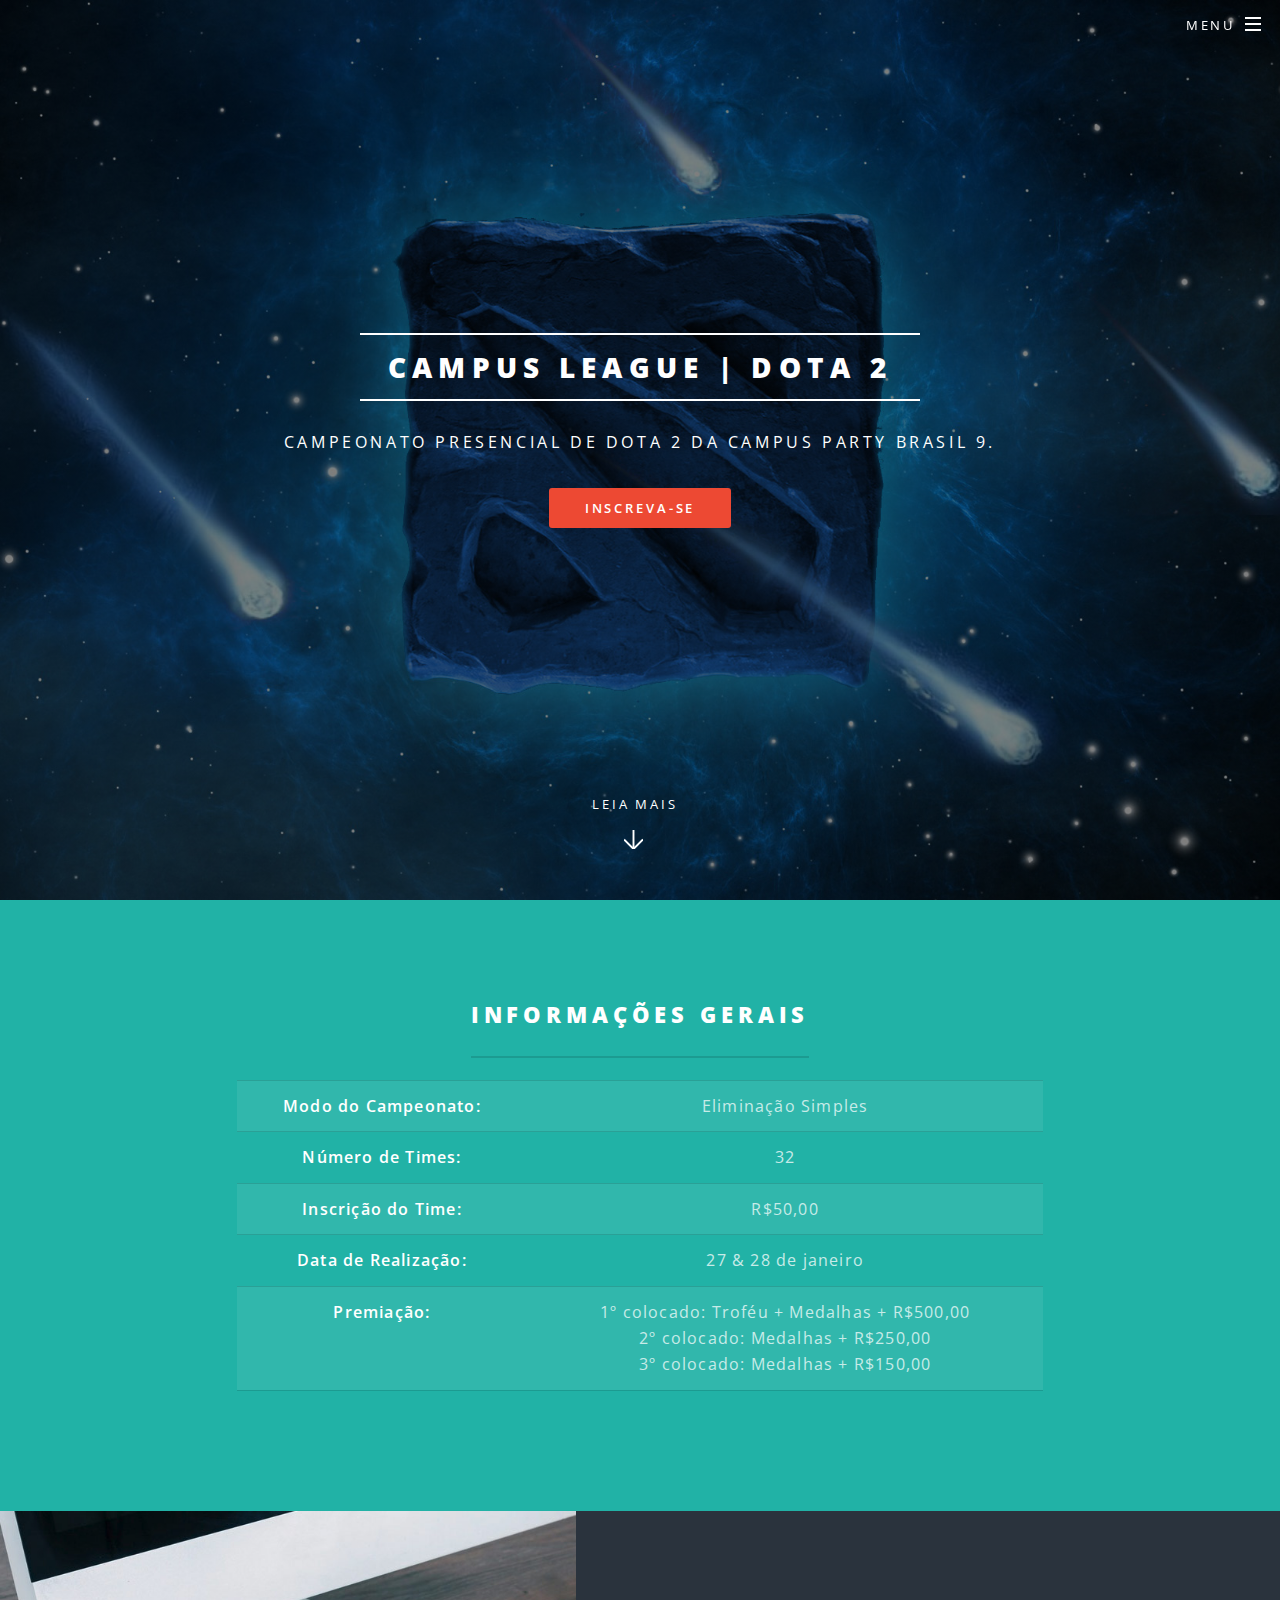
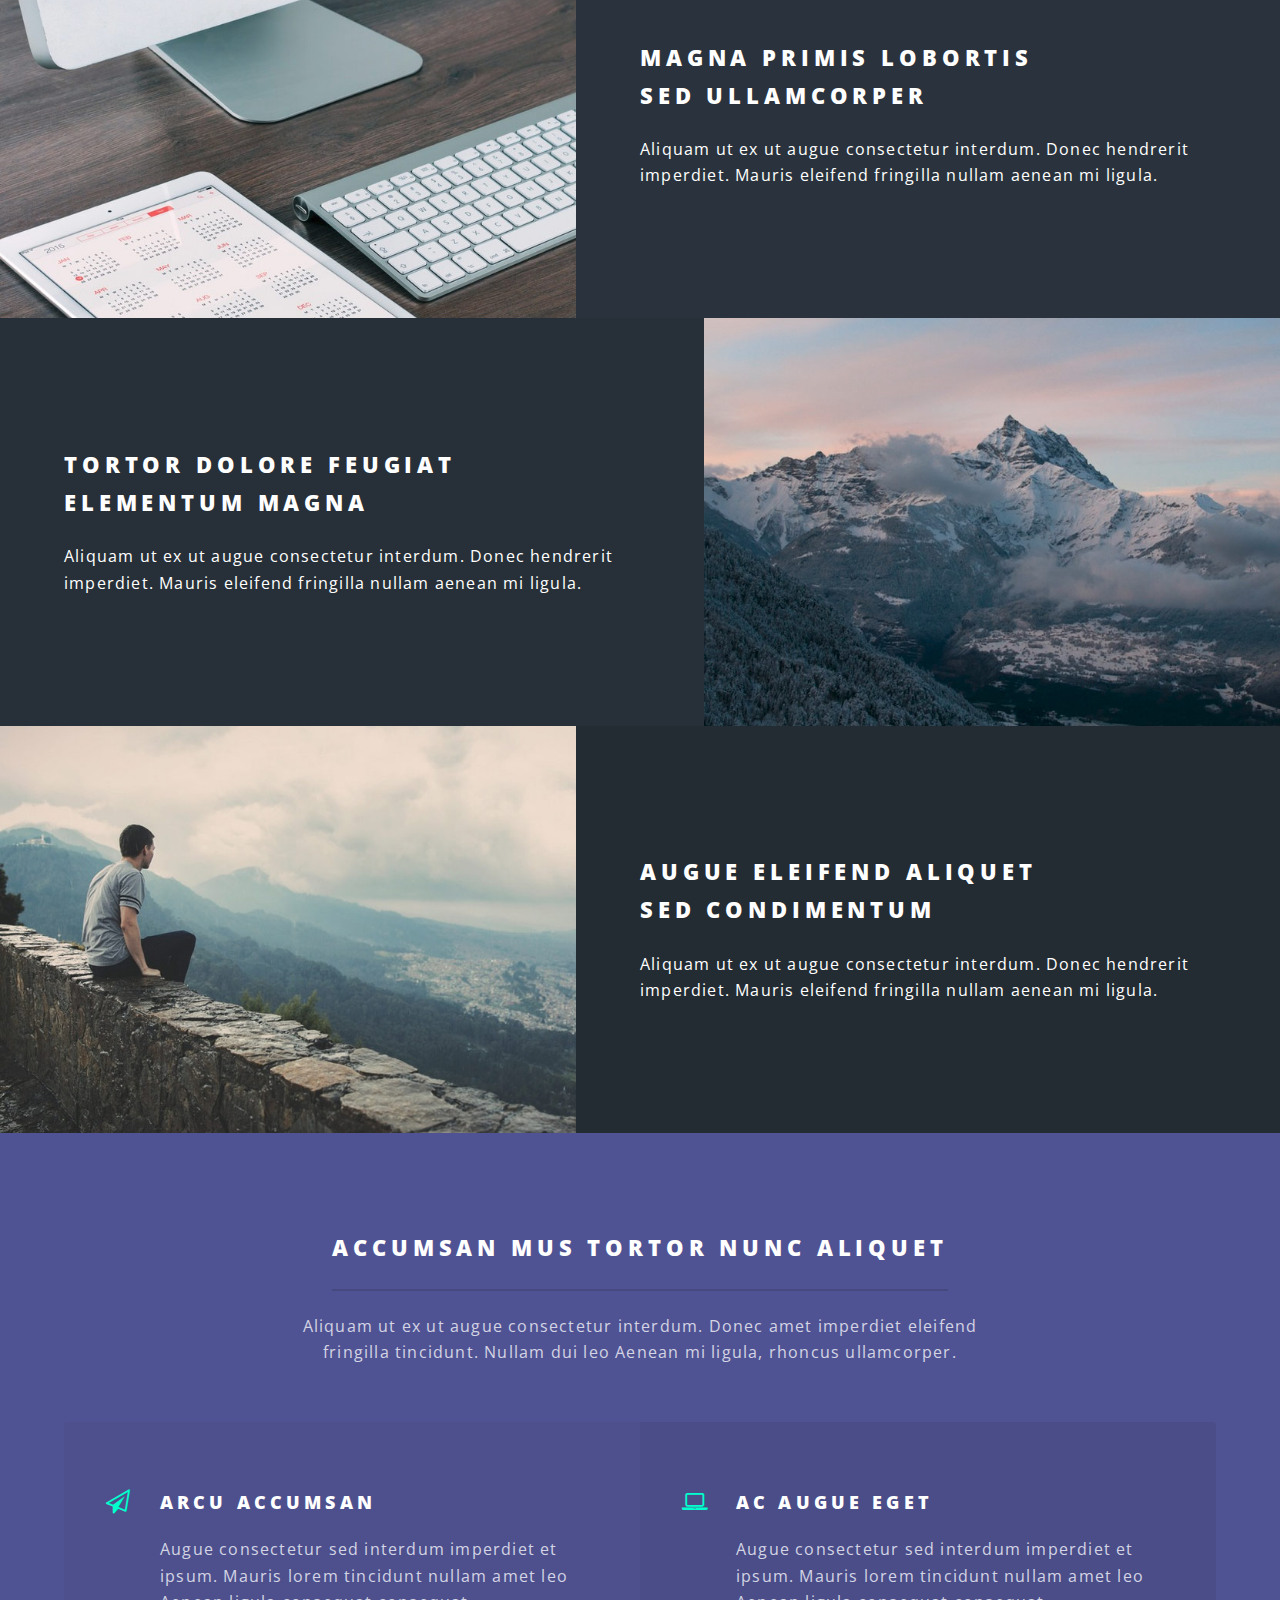
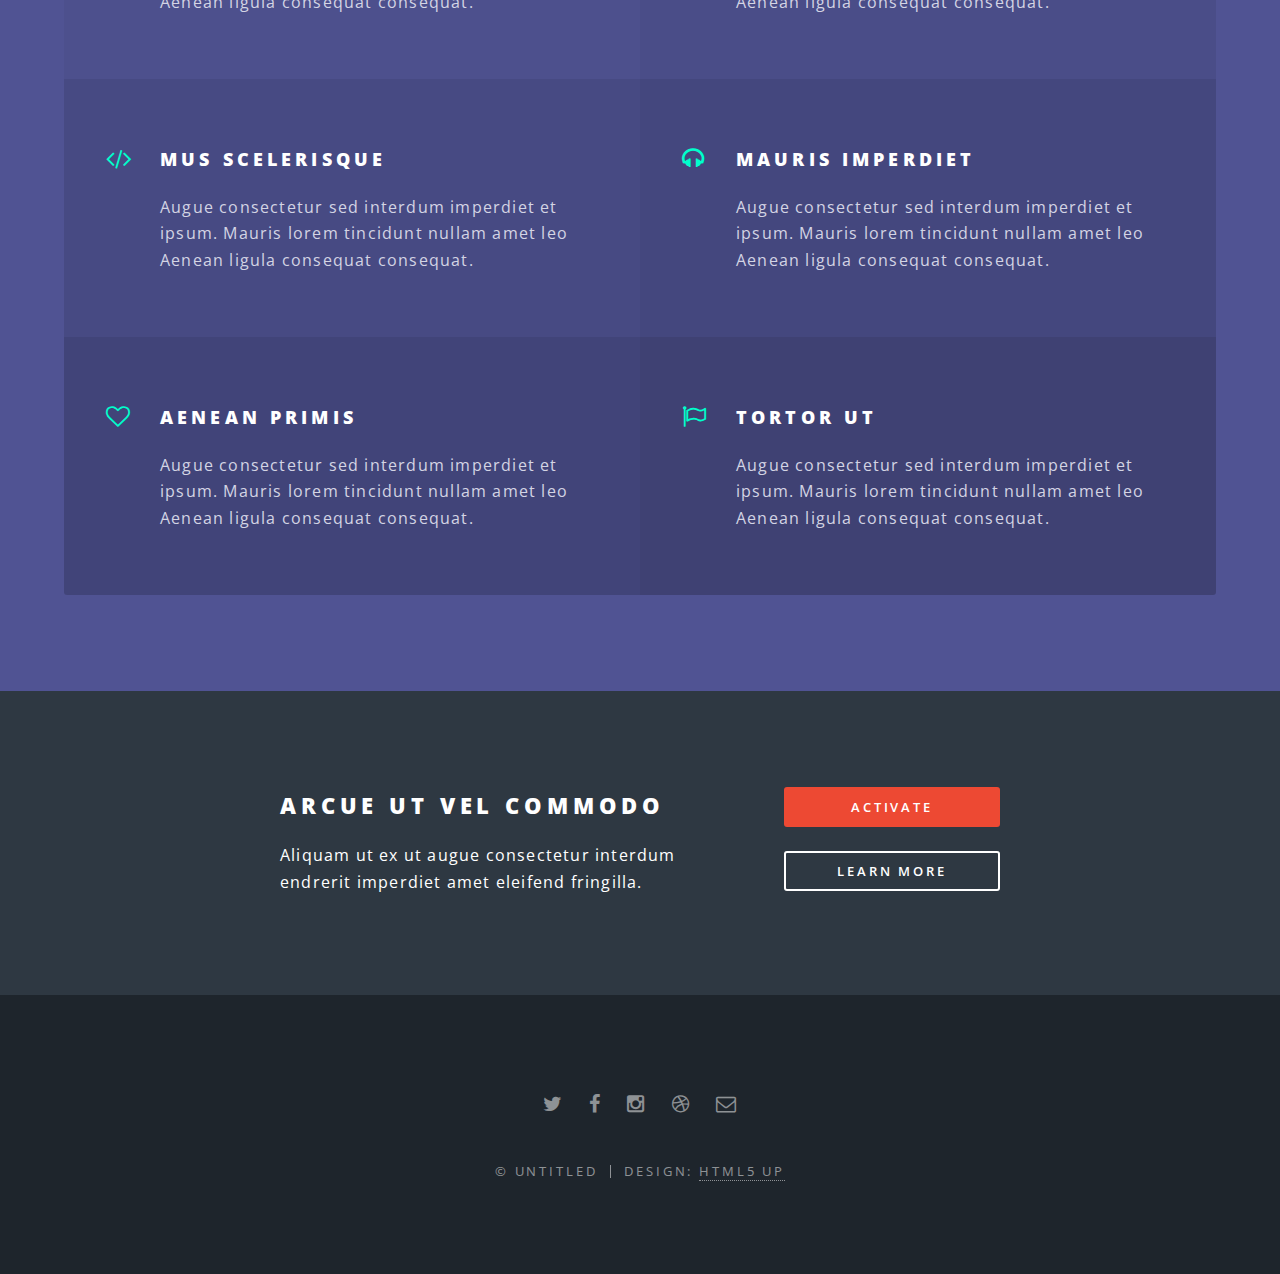
==== index.html @ cee57250 "initial commit" ====
<!DOCTYPE HTML>
<!--
	Spectral by HTML5 UP
	html5up.net | @n33co
	Free for personal and commercial use under the CCA 3.0 license (html5up.net/license)
-->
<html>
	<head>
		<title>Campus League | Dota 2</title>
		<meta charset="utf-8" />
		<meta name="viewport" content="width=device-width, initial-scale=1" />
		<meta name="description" content="" />
		<meta name="keywords" content="" />
		<!--[if lte IE 8]><script src="css/ie/html5shiv.js"></script><![endif]-->
		<link rel="stylesheet" href="css/style.css" />
		<!--[if lte IE 9]><link rel="stylesheet" href="css/ie/v9.css" /><![endif]-->
		<!--[if lte IE 8]><link rel="stylesheet" href="css/ie/v8.css" /><![endif]-->
	</head>
	<body class="landing">

		<!-- Page Wrapper -->
			<div id="page-wrapper">

				<!-- Header -->
					<header id="header" class="alt">
						<h1><a href="index.html">Spectral</a></h1>
						<nav id="nav">
							<ul>
								<li class="special">
									<a href="#" class="menuToggle"><span>Menu</span></a>
									<div id="menu">
										<ul>
											<li><a href="index.html">Home</a></li>
											<li><a href="generic.html">Generic</a></li>
											<li><a href="elements.html">Elements</a></li>
											<li><a href="#">Sign Up</a></li>
											<li><a href="#">Log In</a></li>
										</ul>
									</div>
								</li>
							</ul>
						</nav>
					</header>

				<!-- Banner -->
					<section id="banner">
						<div class="inner">
							<h2>Campus League | Dota 2</h2>
							<p>Campeonato presencial de Dota 2 da Campus Party Brasil 9.</p>
							<ul class="actions">
								<li><a href="#" class="button special">Inscreva-se</a></li>
							</ul>
						</div>
						<a href="#one" class="more scrolly">Leia Mais</a>
					</section>

				<!-- One -->
					<section id="one" class="wrapper style1 special">
						<div class="inner">
							<header class="major">
								<h2>Informações Gerais</h2>
								<table style="width:70%;margin:auto;" cellspacing="10">
								  <tr>
								    <td><b>Modo do Campeonato:</b></td>
								    <td>Eliminação Simples</td>
								  </tr>
								  <tr>
								    <td><b>Número de Times:</b></td>
								    <td>32</td>
								  </tr>
								  <tr>
								    <td><b>Inscrição do Time:</b></td>
								    <td>R$50,00</td>
								  </tr>
								  <tr>
								    <td><b>Data de Realização:</b></td>
								    <td>27 & 28 de janeiro</td>
								  </tr>
								  <tr>
								    <td><b>Premiação:</b></td>
								    <td>1º colocado: Troféu + Medalhas + R$500,00<br/>
										2º colocado: Medalhas + R$250,00<br />
										3º colocado: Medalhas + R$150,00<br />
								    </td>
								  </tr>
								</table>
								<!-- <p><b>Modo do campeonato:</b> Eliminação Simples<br />
								<b>Número de Times:      </b> 32<br />
								<b>Inscrição do Time:</b> R$50,00<br />
								<b>Data de Realizações:</b> 27 & 28 de janeiro<br />
								<b>Premiação:</b> 1º colocado: Troféu + Medalhas + R$500,00<br />
								<b>Premiação:</b> 2º colocado: Medalhas + R$250,00<br />
								<b>Premiação:</b> 2º colocado: Medalhas + R$150,00<br />
								</p> -->
							</header>
						</div>
					</section>

				<!-- Two -->
					<section id="two" class="wrapper alt style2">
						<section class="spotlight">
							<div class="image"><img src="images/pic01.jpg" alt="" /></div><div class="content">
								<h2>Magna primis lobortis<br />
								sed ullamcorper</h2>
								<p>Aliquam ut ex ut augue consectetur interdum. Donec hendrerit imperdiet. Mauris eleifend fringilla nullam aenean mi ligula.</p>
							</div>
						</section>
						<section class="spotlight">
							<div class="image"><img src="images/pic02.jpg" alt="" /></div><div class="content">
								<h2>Tortor dolore feugiat<br />
								elementum magna</h2>
								<p>Aliquam ut ex ut augue consectetur interdum. Donec hendrerit imperdiet. Mauris eleifend fringilla nullam aenean mi ligula.</p>
							</div>
						</section>
						<section class="spotlight">
							<div class="image"><img src="images/pic03.jpg" alt="" /></div><div class="content">
								<h2>Augue eleifend aliquet<br />
								sed condimentum</h2>
								<p>Aliquam ut ex ut augue consectetur interdum. Donec hendrerit imperdiet. Mauris eleifend fringilla nullam aenean mi ligula.</p>
							</div>
						</section>
					</section>

				<!-- Three -->
					<section id="three" class="wrapper style3 special">
						<div class="inner">
							<header class="major">
								<h2>Accumsan mus tortor nunc aliquet</h2>
								<p>Aliquam ut ex ut augue consectetur interdum. Donec amet imperdiet eleifend<br />
								fringilla tincidunt. Nullam dui leo Aenean mi ligula, rhoncus ullamcorper.</p>
							</header>
							<ul class="features">
								<li class="icon fa-paper-plane-o">
									<h3>Arcu accumsan</h3>
									<p>Augue consectetur sed interdum imperdiet et ipsum. Mauris lorem tincidunt nullam amet leo Aenean ligula consequat consequat.</p>
								</li>
								<li class="icon fa-laptop">
									<h3>Ac Augue Eget</h3>
									<p>Augue consectetur sed interdum imperdiet et ipsum. Mauris lorem tincidunt nullam amet leo Aenean ligula consequat consequat.</p>
								</li>
								<li class="icon fa-code">
									<h3>Mus Scelerisque</h3>
									<p>Augue consectetur sed interdum imperdiet et ipsum. Mauris lorem tincidunt nullam amet leo Aenean ligula consequat consequat.</p>
								</li>
								<li class="icon fa-headphones">
									<h3>Mauris Imperdiet</h3>
									<p>Augue consectetur sed interdum imperdiet et ipsum. Mauris lorem tincidunt nullam amet leo Aenean ligula consequat consequat.</p>
								</li>
								<li class="icon fa-heart-o">
									<h3>Aenean Primis</h3>
									<p>Augue consectetur sed interdum imperdiet et ipsum. Mauris lorem tincidunt nullam amet leo Aenean ligula consequat consequat.</p>
								</li>
								<li class="icon fa-flag-o">
									<h3>Tortor Ut</h3>
									<p>Augue consectetur sed interdum imperdiet et ipsum. Mauris lorem tincidunt nullam amet leo Aenean ligula consequat consequat.</p>
								</li>
							</ul>
						</div>
					</section>

				<!-- CTA -->
					<section id="cta" class="wrapper style4">
						<div class="inner">
							<header>
								<h2>Arcue ut vel commodo</h2>
								<p>Aliquam ut ex ut augue consectetur interdum endrerit imperdiet amet eleifend fringilla.</p>
							</header>
							<ul class="actions vertical">
								<li><a href="#" class="button fit special">Activate</a></li>
								<li><a href="#" class="button fit">Learn More</a></li>
							</ul>
						</div>
					</section>

				<!-- Footer -->
					<footer id="footer">
						<ul class="icons">
							<li><a href="#" class="icon fa-twitter"><span class="label">Twitter</span></a></li>
							<li><a href="#" class="icon fa-facebook"><span class="label">Facebook</span></a></li>
							<li><a href="#" class="icon fa-instagram"><span class="label">Instagram</span></a></li>
							<li><a href="#" class="icon fa-dribbble"><span class="label">Dribbble</span></a></li>
							<li><a href="#" class="icon fa-envelope-o"><span class="label">Email</span></a></li>
						</ul>
						<ul class="copyright">
							<li>&copy; Untitled</li><li>Design: <a href="http://html5up.net">HTML5 UP</a></li>
						</ul>
					</footer>

			</div>

		<!-- Scripts -->
			<script src="js/jquery.min.js"></script>
			<script src="js/jquery.scrollex.min.js"></script>
			<script src="js/jquery.scrolly.min.js"></script>
			<script src="js/skel.min.js"></script>
			<script src="js/init.js"></script>

	</body>
</html>
---- css/style.css ----
@charset "UTF-8";
@import url(font-awesome.min.css);
@import url("http://fonts.googleapis.com/css?family=Open+Sans:400,400italic,600,600italic,800,800italic");

/*
	Spectral by HTML5 UP
	html5up.net | @n33co
	Free for personal and commercial use under the CCA 3.0 license (html5up.net/license)
*/

/* IE Viewport Fix */

	@-ms-viewport {
  		width: device-width;
	}

/* Reset */

	html, body, div, span, applet, object, iframe, h1, h2, h3, h4, h5, h6, p, blockquote, pre, a, abbr, acronym, address, big, cite, code, del, dfn, em, img, ins, kbd, q, s, samp, small, strike, strong, sub, sup, tt, var, b, u, i, center, dl, dt, dd, ol, ul, li, fieldset, form, label, legend, table, caption, tbody, tfoot, thead, tr, th, td, article, aside, canvas, details, embed, figure, figcaption, footer, header, hgroup, menu, nav, output, ruby, section, summary, time, mark, audio, video {
		margin: 0;
		padding: 0;
		border: 0;
		font-size: 100%;
		font: inherit;
		vertical-align: baseline;
	}

	article, aside, details, figcaption, figure, footer, header, hgroup, menu, nav, section {
		display: block;
	}

	body {
		line-height: 1;
	}

	ol, ul {
		list-style: none;
	}

	blockquote, q {
		quotes: none;
	}

	blockquote:before, blockquote:after, q:before, q:after {
		content: '';
		content: none;
	}

	table {
		border-collapse: collapse;
		border-spacing: 0;
	}

	body {
		-webkit-text-size-adjust: none;
	}

/* Box Model */

	*, *:before, *:after {
		-moz-box-sizing: border-box;
		-webkit-box-sizing: border-box;
		-ms-box-sizing: border-box;
		box-sizing: border-box;
	}

/* Basic */

	body {
		background: #2e3842;
	}

		body.is-loading *, body.is-loading *:before, body.is-loading *:after {
			-moz-animation: none !important;
			-webkit-animation: none !important;
			-ms-animation: none !important;
			animation: none !important;
			-moz-transition: none !important;
			-webkit-transition: none !important;
			-ms-transition: none !important;
			transition: none !important;
		}

	body, input, select, textarea {
		color: #fff;
		font-family: "Open Sans", Helvetica, sans-serif;
		font-size: 15pt;
		font-weight: 400;
		letter-spacing: 0.075em;
		line-height: 1.65em;
	}

		@media screen and (max-width: 1680px) {
			body, input, select, textarea {
				font-size: 13pt;
			}
		}

		@media screen and (max-width: 1280px) {
			body, input, select, textarea {
				font-size: 12pt;
			}
		}

		@media screen and (max-width: 736px) {
			body, input, select, textarea {
				font-size: 11pt;
				letter-spacing: 0.0375em;
			}
		}

	a {
		-moz-transition: color 0.2s ease, border-bottom-color 0.2s ease;
		-webkit-transition: color 0.2s ease, border-bottom-color 0.2s ease;
		-ms-transition: color 0.2s ease, border-bottom-color 0.2s ease;
		transition: color 0.2s ease, border-bottom-color 0.2s ease;
		border-bottom: dotted 1px;
		color: inherit;
		text-decoration: none;
	}

		a:hover {
			border-bottom-color: transparent;
		}

	strong, b {
		color: #fff;
		font-weight: 600;
	}

	em, i {
		font-style: italic;
	}

	p {
		margin: 0 0 2em 0;
	}

	h1, h2, h3, h4, h5, h6 {
		color: #fff;
		font-weight: 800;
		letter-spacing: 0.225em;
		line-height: 1em;
		margin: 0 0 1em 0;
		text-transform: uppercase;
	}

		h1 a, h2 a, h3 a, h4 a, h5 a, h6 a {
			color: inherit;
			text-decoration: none;
		}

	h2 {
		font-size: 1.35em;
		line-height: 1.75em;
	}

		@media screen and (max-width: 736px) {
			h2 {
				font-size: 1.1em;
				line-height: 1.65em;
			}
		}

	h3 {
		font-size: 1.15em;
		line-height: 1.75em;
	}

		@media screen and (max-width: 736px) {
			h3 {
				font-size: 1em;
				line-height: 1.65em;
			}
		}

	h4 {
		font-size: 1em;
		line-height: 1.5em;
	}

	h5 {
		font-size: 0.8em;
		line-height: 1.5em;
	}

	h6 {
		font-size: 0.7em;
		line-height: 1.5em;
	}

	sub {
		font-size: 0.8em;
		position: relative;
		top: 0.5em;
	}

	sup {
		font-size: 0.8em;
		position: relative;
		top: -0.5em;
	}

	hr {
		border: 0;
		border-bottom: solid 2px #fff;
		margin: 3em 0;
	}

		hr.major {
			margin: 4.5em 0;
		}

	blockquote {
		border-left: solid 4px #fff;
		font-style: italic;
		margin: 0 0 2em 0;
		padding: 0.5em 0 0.5em 2em;
	}

	code {
		background: rgba(144, 144, 144, 0.25);
		border-radius: 3px;
		font-family: "Courier New", monospace;
		font-size: 0.9em;
		letter-spacing: 0;
		margin: 0 0.25em;
		padding: 0.25em 0.65em;
	}

	pre {
		-webkit-overflow-scrolling: touch;
		font-family: "Courier New", monospace;
		font-size: 0.9em;
		margin: 0 0 2em 0;
	}

		pre code {
			display: block;
			line-height: 1.75em;
			padding: 1em 1.5em;
			overflow-x: auto;
		}

	.align-left {
		text-align: left;
	}

	.align-center {
		text-align: center;
	}

	.align-right {
		text-align: right;
	}

/* Grid */

	.row {
		border-bottom: solid 1px transparent;
		-moz-box-sizing: border-box;
		-webkit-box-sizing: border-box;
		box-sizing: border-box;
	}

	.row > * {
		float: left;
		-moz-box-sizing: border-box;
		-webkit-box-sizing: border-box;
		box-sizing: border-box;
	}

	.row:after, .row:before {
		content: '';
		display: block;
		clear: both;
		height: 0;
	}

	.row.uniform > * > :first-child {
		margin-top: 0;
	}

	.row.uniform > * > :last-child {
		margin-bottom: 0;
	}

	.row.\30 \25  > * {
		padding: 0 0 0 0em;
	}

	.row.\30 \25 {
		margin: 0 0 -1px 0em;
	}

	.row.uniform.\30 \25  > * {
		padding: 0em 0 0 0em;
	}

	.row.uniform.\30 \25 {
		margin: 0em 0 -1px 0em;
	}

	.row > * {
		padding: 0 0 0 1.5em;
	}

	.row {
		margin: 0 0 -1px -1.5em;
	}

	.row.uniform > * {
		padding: 1.5em 0 0 1.5em;
	}

	.row.uniform {
		margin: -1.5em 0 -1px -1.5em;
	}

	.row.\32 00\25  > * {
		padding: 0 0 0 3em;
	}

	.row.\32 00\25 {
		margin: 0 0 -1px -3em;
	}

	.row.uniform.\32 00\25  > * {
		padding: 3em 0 0 3em;
	}

	.row.uniform.\32 00\25 {
		margin: -3em 0 -1px -3em;
	}

	.row.\31 50\25  > * {
		padding: 0 0 0 2.25em;
	}

	.row.\31 50\25 {
		margin: 0 0 -1px -2.25em;
	}

	.row.uniform.\31 50\25  > * {
		padding: 2.25em 0 0 2.25em;
	}

	.row.uniform.\31 50\25 {
		margin: -2.25em 0 -1px -2.25em;
	}

	.row.\35 0\25  > * {
		padding: 0 0 0 0.75em;
	}

	.row.\35 0\25 {
		margin: 0 0 -1px -0.75em;
	}

	.row.uniform.\35 0\25  > * {
		padding: 0.75em 0 0 0.75em;
	}

	.row.uniform.\35 0\25 {
		margin: -0.75em 0 -1px -0.75em;
	}

	.row.\32 5\25  > * {
		padding: 0 0 0 0.375em;
	}

	.row.\32 5\25 {
		margin: 0 0 -1px -0.375em;
	}

	.row.uniform.\32 5\25  > * {
		padding: 0.375em 0 0 0.375em;
	}

	.row.uniform.\32 5\25 {
		margin: -0.375em 0 -1px -0.375em;
	}

	.\31 2u, .\31 2u\24 {
		width: 100%;
		clear: none;
		margin-left: 0;
	}

	.\31 1u, .\31 1u\24 {
		width: 91.6666666667%;
		clear: none;
		margin-left: 0;
	}

	.\31 0u, .\31 0u\24 {
		width: 83.3333333333%;
		clear: none;
		margin-left: 0;
	}

	.\39 u, .\39 u\24 {
		width: 75%;
		clear: none;
		margin-left: 0;
	}

	.\38 u, .\38 u\24 {
		width: 66.6666666667%;
		clear: none;
		margin-left: 0;
	}

	.\37 u, .\37 u\24 {
		width: 58.3333333333%;
		clear: none;
		margin-left: 0;
	}

	.\36 u, .\36 u\24 {
		width: 50%;
		clear: none;
		margin-left: 0;
	}

	.\35 u, .\35 u\24 {
		width: 41.6666666667%;
		clear: none;
		margin-left: 0;
	}

	.\34 u, .\34 u\24 {
		width: 33.3333333333%;
		clear: none;
		margin-left: 0;
	}

	.\33 u, .\33 u\24 {
		width: 25%;
		clear: none;
		margin-left: 0;
	}

	.\32 u, .\32 u\24 {
		width: 16.6666666667%;
		clear: none;
		margin-left: 0;
	}

	.\31 u, .\31 u\24 {
		width: 8.3333333333%;
		clear: none;
		margin-left: 0;
	}

	.\31 2u\24  + *,
	.\31 1u\24  + *,
	.\31 0u\24  + *,
	.\39 u\24  + *,
	.\38 u\24  + *,
	.\37 u\24  + *,
	.\36 u\24  + *,
	.\35 u\24  + *,
	.\34 u\24  + *,
	.\33 u\24  + *,
	.\32 u\24  + *,
	.\31 u\24  + * {
		clear: left;
	}

	.\-11u {
		margin-left: 91.66667%;
	}

	.\-10u {
		margin-left: 83.33333%;
	}

	.\-9u {
		margin-left: 75%;
	}

	.\-8u {
		margin-left: 66.66667%;
	}

	.\-7u {
		margin-left: 58.33333%;
	}

	.\-6u {
		margin-left: 50%;
	}

	.\-5u {
		margin-left: 41.66667%;
	}

	.\-4u {
		margin-left: 33.33333%;
	}

	.\-3u {
		margin-left: 25%;
	}

	.\-2u {
		margin-left: 16.66667%;
	}

	.\-1u {
		margin-left: 8.33333%;
	}

	@media screen and (max-width: 1680px) {
		.row > * {
			padding: 0 0 0 1.5em;
		}

		.row {
			margin: 0 0 -1px -1.5em;
		}

		.row.uniform > * {
			padding: 1.5em 0 0 1.5em;
		}

		.row.uniform {
			margin: -1.5em 0 -1px -1.5em;
		}

		.row.\32 00\25  > * {
			padding: 0 0 0 3em;
		}

		.row.\32 00\25 {
			margin: 0 0 -1px -3em;
		}

		.row.uniform.\32 00\25  > * {
			padding: 3em 0 0 3em;
		}

		.row.uniform.\32 00\25 {
			margin: -3em 0 -1px -3em;
		}

		.row.\31 50\25  > * {
			padding: 0 0 0 2.25em;
		}

		.row.\31 50\25 {
			margin: 0 0 -1px -2.25em;
		}

		.row.uniform.\31 50\25  > * {
			padding: 2.25em 0 0 2.25em;
		}

		.row.uniform.\31 50\25 {
			margin: -2.25em 0 -1px -2.25em;
		}

		.row.\35 0\25  > * {
			padding: 0 0 0 0.75em;
		}

		.row.\35 0\25 {
			margin: 0 0 -1px -0.75em;
		}

		.row.uniform.\35 0\25  > * {
			padding: 0.75em 0 0 0.75em;
		}

		.row.uniform.\35 0\25 {
			margin: -0.75em 0 -1px -0.75em;
		}

		.row.\32 5\25  > * {
			padding: 0 0 0 0.375em;
		}

		.row.\32 5\25 {
			margin: 0 0 -1px -0.375em;
		}

		.row.uniform.\32 5\25  > * {
			padding: 0.375em 0 0 0.375em;
		}

		.row.uniform.\32 5\25 {
			margin: -0.375em 0 -1px -0.375em;
		}

		.\31 2u\28xlarge\29, .\31 2u\24\28xlarge\29 {
			width: 100%;
			clear: none;
			margin-left: 0;
		}

		.\31 1u\28xlarge\29, .\31 1u\24\28xlarge\29 {
			width: 91.6666666667%;
			clear: none;
			margin-left: 0;
		}

		.\31 0u\28xlarge\29, .\31 0u\24\28xlarge\29 {
			width: 83.3333333333%;
			clear: none;
			margin-left: 0;
		}

		.\39 u\28xlarge\29, .\39 u\24\28xlarge\29 {
			width: 75%;
			clear: none;
			margin-left: 0;
		}

		.\38 u\28xlarge\29, .\38 u\24\28xlarge\29 {
			width: 66.6666666667%;
			clear: none;
			margin-left: 0;
		}

		.\37 u\28xlarge\29, .\37 u\24\28xlarge\29 {
			width: 58.3333333333%;
			clear: none;
			margin-left: 0;
		}

		.\36 u\28xlarge\29, .\36 u\24\28xlarge\29 {
			width: 50%;
			clear: none;
			margin-left: 0;
		}

		.\35 u\28xlarge\29, .\35 u\24\28xlarge\29 {
			width: 41.6666666667%;
			clear: none;
			margin-left: 0;
		}

		.\34 u\28xlarge\29, .\34 u\24\28xlarge\29 {
			width: 33.3333333333%;
			clear: none;
			margin-left: 0;
		}

		.\33 u\28xlarge\29, .\33 u\24\28xlarge\29 {
			width: 25%;
			clear: none;
			margin-left: 0;
		}

		.\32 u\28xlarge\29, .\32 u\24\28xlarge\29 {
			width: 16.6666666667%;
			clear: none;
			margin-left: 0;
		}

		.\31 u\28xlarge\29, .\31 u\24\28xlarge\29 {
			width: 8.3333333333%;
			clear: none;
			margin-left: 0;
		}

		.\31 2u\24\28xlarge\29  + *,
		.\31 1u\24\28xlarge\29  + *,
		.\31 0u\24\28xlarge\29  + *,
		.\39 u\24\28xlarge\29  + *,
		.\38 u\24\28xlarge\29  + *,
		.\37 u\24\28xlarge\29  + *,
		.\36 u\24\28xlarge\29  + *,
		.\35 u\24\28xlarge\29  + *,
		.\34 u\24\28xlarge\29  + *,
		.\33 u\24\28xlarge\29  + *,
		.\32 u\24\28xlarge\29  + *,
		.\31 u\24\28xlarge\29  + * {
			clear: left;
		}

		.\-11u\28xlarge\29 {
			margin-left: 91.66667%;
		}

		.\-10u\28xlarge\29 {
			margin-left: 83.33333%;
		}

		.\-9u\28xlarge\29 {
			margin-left: 75%;
		}

		.\-8u\28xlarge\29 {
			margin-left: 66.66667%;
		}

		.\-7u\28xlarge\29 {
			margin-left: 58.33333%;
		}

		.\-6u\28xlarge\29 {
			margin-left: 50%;
		}

		.\-5u\28xlarge\29 {
			margin-left: 41.66667%;
		}

		.\-4u\28xlarge\29 {
			margin-left: 33.33333%;
		}

		.\-3u\28xlarge\29 {
			margin-left: 25%;
		}

		.\-2u\28xlarge\29 {
			margin-left: 16.66667%;
		}

		.\-1u\28xlarge\29 {
			margin-left: 8.33333%;
		}
	}

	@media screen and (max-width: 1280px) {
		.row > * {
			padding: 0 0 0 1.5em;
		}

		.row {
			margin: 0 0 -1px -1.5em;
		}

		.row.uniform > * {
			padding: 1.5em 0 0 1.5em;
		}

		.row.uniform {
			margin: -1.5em 0 -1px -1.5em;
		}

		.row.\32 00\25  > * {
			padding: 0 0 0 3em;
		}

		.row.\32 00\25 {
			margin: 0 0 -1px -3em;
		}

		.row.uniform.\32 00\25  > * {
			padding: 3em 0 0 3em;
		}

		.row.uniform.\32 00\25 {
			margin: -3em 0 -1px -3em;
		}

		.row.\31 50\25  > * {
			padding: 0 0 0 2.25em;
		}

		.row.\31 50\25 {
			margin: 0 0 -1px -2.25em;
		}

		.row.uniform.\31 50\25  > * {
			padding: 2.25em 0 0 2.25em;
		}

		.row.uniform.\31 50\25 {
			margin: -2.25em 0 -1px -2.25em;
		}

		.row.\35 0\25  > * {
			padding: 0 0 0 0.75em;
		}

		.row.\35 0\25 {
			margin: 0 0 -1px -0.75em;
		}

		.row.uniform.\35 0\25  > * {
			padding: 0.75em 0 0 0.75em;
		}

		.row.uniform.\35 0\25 {
			margin: -0.75em 0 -1px -0.75em;
		}

		.row.\32 5\25  > * {
			padding: 0 0 0 0.375em;
		}

		.row.\32 5\25 {
			margin: 0 0 -1px -0.375em;
		}

		.row.uniform.\32 5\25  > * {
			padding: 0.375em 0 0 0.375em;
		}

		.row.uniform.\32 5\25 {
			margin: -0.375em 0 -1px -0.375em;
		}

		.\31 2u\28large\29, .\31 2u\24\28large\29 {
			width: 100%;
			clear: none;
			margin-left: 0;
		}

		.\31 1u\28large\29, .\31 1u\24\28large\29 {
			width: 91.6666666667%;
			clear: none;
			margin-left: 0;
		}

		.\31 0u\28large\29, .\31 0u\24\28large\29 {
			width: 83.3333333333%;
			clear: none;
			margin-left: 0;
		}

		.\39 u\28large\29, .\39 u\24\28large\29 {
			width: 75%;
			clear: none;
			margin-left: 0;
		}

		.\38 u\28large\29, .\38 u\24\28large\29 {
			width: 66.6666666667%;
			clear: none;
			margin-left: 0;
		}

		.\37 u\28large\29, .\37 u\24\28large\29 {
			width: 58.3333333333%;
			clear: none;
			margin-left: 0;
		}

		.\36 u\28large\29, .\36 u\24\28large\29 {
			width: 50%;
			clear: none;
			margin-left: 0;
		}

		.\35 u\28large\29, .\35 u\24\28large\29 {
			width: 41.6666666667%;
			clear: none;
			margin-left: 0;
		}

		.\34 u\28large\29, .\34 u\24\28large\29 {
			width: 33.3333333333%;
			clear: none;
			margin-left: 0;
		}

		.\33 u\28large\29, .\33 u\24\28large\29 {
			width: 25%;
			clear: none;
			margin-left: 0;
		}

		.\32 u\28large\29, .\32 u\24\28large\29 {
			width: 16.6666666667%;
			clear: none;
			margin-left: 0;
		}

		.\31 u\28large\29, .\31 u\24\28large\29 {
			width: 8.3333333333%;
			clear: none;
			margin-left: 0;
		}

		.\31 2u\24\28large\29  + *,
		.\31 1u\24\28large\29  + *,
		.\31 0u\24\28large\29  + *,
		.\39 u\24\28large\29  + *,
		.\38 u\24\28large\29  + *,
		.\37 u\24\28large\29  + *,
		.\36 u\24\28large\29  + *,
		.\35 u\24\28large\29  + *,
		.\34 u\24\28large\29  + *,
		.\33 u\24\28large\29  + *,
		.\32 u\24\28large\29  + *,
		.\31 u\24\28large\29  + * {
			clear: left;
		}

		.\-11u\28large\29 {
			margin-left: 91.66667%;
		}

		.\-10u\28large\29 {
			margin-left: 83.33333%;
		}

		.\-9u\28large\29 {
			margin-left: 75%;
		}

		.\-8u\28large\29 {
			margin-left: 66.66667%;
		}

		.\-7u\28large\29 {
			margin-left: 58.33333%;
		}

		.\-6u\28large\29 {
			margin-left: 50%;
		}

		.\-5u\28large\29 {
			margin-left: 41.66667%;
		}

		.\-4u\28large\29 {
			margin-left: 33.33333%;
		}

		.\-3u\28large\29 {
			margin-left: 25%;
		}

		.\-2u\28large\29 {
			margin-left: 16.66667%;
		}

		.\-1u\28large\29 {
			margin-left: 8.33333%;
		}
	}

	@media screen and (max-width: 980px) {
		.row > * {
			padding: 0 0 0 1.5em;
		}

		.row {
			margin: 0 0 -1px -1.5em;
		}

		.row.uniform > * {
			padding: 1.5em 0 0 1.5em;
		}

		.row.uniform {
			margin: -1.5em 0 -1px -1.5em;
		}

		.row.\32 00\25  > * {
			padding: 0 0 0 3em;
		}

		.row.\32 00\25 {
			margin: 0 0 -1px -3em;
		}

		.row.uniform.\32 00\25  > * {
			padding: 3em 0 0 3em;
		}

		.row.uniform.\32 00\25 {
			margin: -3em 0 -1px -3em;
		}

		.row.\31 50\25  > * {
			padding: 0 0 0 2.25em;
		}

		.row.\31 50\25 {
			margin: 0 0 -1px -2.25em;
		}

		.row.uniform.\31 50\25  > * {
			padding: 2.25em 0 0 2.25em;
		}

		.row.uniform.\31 50\25 {
			margin: -2.25em 0 -1px -2.25em;
		}

		.row.\35 0\25  > * {
			padding: 0 0 0 0.75em;
		}

		.row.\35 0\25 {
			margin: 0 0 -1px -0.75em;
		}

		.row.uniform.\35 0\25  > * {
			padding: 0.75em 0 0 0.75em;
		}

		.row.uniform.\35 0\25 {
			margin: -0.75em 0 -1px -0.75em;
		}

		.row.\32 5\25  > * {
			padding: 0 0 0 0.375em;
		}

		.row.\32 5\25 {
			margin: 0 0 -1px -0.375em;
		}

		.row.uniform.\32 5\25  > * {
			padding: 0.375em 0 0 0.375em;
		}

		.row.uniform.\32 5\25 {
			margin: -0.375em 0 -1px -0.375em;
		}

		.\31 2u\28medium\29, .\31 2u\24\28medium\29 {
			width: 100%;
			clear: none;
			margin-left: 0;
		}

		.\31 1u\28medium\29, .\31 1u\24\28medium\29 {
			width: 91.6666666667%;
			clear: none;
			margin-left: 0;
		}

		.\31 0u\28medium\29, .\31 0u\24\28medium\29 {
			width: 83.3333333333%;
			clear: none;
			margin-left: 0;
		}

		.\39 u\28medium\29, .\39 u\24\28medium\29 {
			width: 75%;
			clear: none;
			margin-left: 0;
		}

		.\38 u\28medium\29, .\38 u\24\28medium\29 {
			width: 66.6666666667%;
			clear: none;
			margin-left: 0;
		}

		.\37 u\28medium\29, .\37 u\24\28medium\29 {
			width: 58.3333333333%;
			clear: none;
			margin-left: 0;
		}

		.\36 u\28medium\29, .\36 u\24\28medium\29 {
			width: 50%;
			clear: none;
			margin-left: 0;
		}

		.\35 u\28medium\29, .\35 u\24\28medium\29 {
			width: 41.6666666667%;
			clear: none;
			margin-left: 0;
		}

		.\34 u\28medium\29, .\34 u\24\28medium\29 {
			width: 33.3333333333%;
			clear: none;
			margin-left: 0;
		}

		.\33 u\28medium\29, .\33 u\24\28medium\29 {
			width: 25%;
			clear: none;
			margin-left: 0;
		}

		.\32 u\28medium\29, .\32 u\24\28medium\29 {
			width: 16.6666666667%;
			clear: none;
			margin-left: 0;
		}

		.\31 u\28medium\29, .\31 u\24\28medium\29 {
			width: 8.3333333333%;
			clear: none;
			margin-left: 0;
		}

		.\31 2u\24\28medium\29  + *,
		.\31 1u\24\28medium\29  + *,
		.\31 0u\24\28medium\29  + *,
		.\39 u\24\28medium\29  + *,
		.\38 u\24\28medium\29  + *,
		.\37 u\24\28medium\29  + *,
		.\36 u\24\28medium\29  + *,
		.\35 u\24\28medium\29  + *,
		.\34 u\24\28medium\29  + *,
		.\33 u\24\28medium\29  + *,
		.\32 u\24\28medium\29  + *,
		.\31 u\24\28medium\29  + * {
			clear: left;
		}

		.\-11u\28medium\29 {
			margin-left: 91.66667%;
		}

		.\-10u\28medium\29 {
			margin-left: 83.33333%;
		}

		.\-9u\28medium\29 {
			margin-left: 75%;
		}

		.\-8u\28medium\29 {
			margin-left: 66.66667%;
		}

		.\-7u\28medium\29 {
			margin-left: 58.33333%;
		}

		.\-6u\28medium\29 {
			margin-left: 50%;
		}

		.\-5u\28medium\29 {
			margin-left: 41.66667%;
		}

		.\-4u\28medium\29 {
			margin-left: 33.33333%;
		}

		.\-3u\28medium\29 {
			margin-left: 25%;
		}

		.\-2u\28medium\29 {
			margin-left: 16.66667%;
		}

		.\-1u\28medium\29 {
			margin-left: 8.33333%;
		}
	}

	@media screen and (max-width: 736px) {
		.row > * {
			padding: 0 0 0 1.5em;
		}

		.row {
			margin: 0 0 -1px -1.5em;
		}

		.row.uniform > * {
			padding: 1.5em 0 0 1.5em;
		}

		.row.uniform {
			margin: -1.5em 0 -1px -1.5em;
		}

		.row.\32 00\25  > * {
			padding: 0 0 0 3em;
		}

		.row.\32 00\25 {
			margin: 0 0 -1px -3em;
		}

		.row.uniform.\32 00\25  > * {
			padding: 3em 0 0 3em;
		}

		.row.uniform.\32 00\25 {
			margin: -3em 0 -1px -3em;
		}

		.row.\31 50\25  > * {
			padding: 0 0 0 2.25em;
		}

		.row.\31 50\25 {
			margin: 0 0 -1px -2.25em;
		}

		.row.uniform.\31 50\25  > * {
			padding: 2.25em 0 0 2.25em;
		}

		.row.uniform.\31 50\25 {
			margin: -2.25em 0 -1px -2.25em;
		}

		.row.\35 0\25  > * {
			padding: 0 0 0 0.75em;
		}

		.row.\35 0\25 {
			margin: 0 0 -1px -0.75em;
		}

		.row.uniform.\35 0\25  > * {
			padding: 0.75em 0 0 0.75em;
		}

		.row.uniform.\35 0\25 {
			margin: -0.75em 0 -1px -0.75em;
		}

		.row.\32 5\25  > * {
			padding: 0 0 0 0.375em;
		}

		.row.\32 5\25 {
			margin: 0 0 -1px -0.375em;
		}

		.row.uniform.\32 5\25  > * {
			padding: 0.375em 0 0 0.375em;
		}

		.row.uniform.\32 5\25 {
			margin: -0.375em 0 -1px -0.375em;
		}

		.\31 2u\28small\29, .\31 2u\24\28small\29 {
			width: 100%;
			clear: none;
			margin-left: 0;
		}

		.\31 1u\28small\29, .\31 1u\24\28small\29 {
			width: 91.6666666667%;
			clear: none;
			margin-left: 0;
		}

		.\31 0u\28small\29, .\31 0u\24\28small\29 {
			width: 83.3333333333%;
			clear: none;
			margin-left: 0;
		}

		.\39 u\28small\29, .\39 u\24\28small\29 {
			width: 75%;
			clear: none;
			margin-left: 0;
		}

		.\38 u\28small\29, .\38 u\24\28small\29 {
			width: 66.6666666667%;
			clear: none;
			margin-left: 0;
		}

		.\37 u\28small\29, .\37 u\24\28small\29 {
			width: 58.3333333333%;
			clear: none;
			margin-left: 0;
		}

		.\36 u\28small\29, .\36 u\24\28small\29 {
			width: 50%;
			clear: none;
			margin-left: 0;
		}

		.\35 u\28small\29, .\35 u\24\28small\29 {
			width: 41.6666666667%;
			clear: none;
			margin-left: 0;
		}

		.\34 u\28small\29, .\34 u\24\28small\29 {
			width: 33.3333333333%;
			clear: none;
			margin-left: 0;
		}

		.\33 u\28small\29, .\33 u\24\28small\29 {
			width: 25%;
			clear: none;
			margin-left: 0;
		}

		.\32 u\28small\29, .\32 u\24\28small\29 {
			width: 16.6666666667%;
			clear: none;
			margin-left: 0;
		}

		.\31 u\28small\29, .\31 u\24\28small\29 {
			width: 8.3333333333%;
			clear: none;
			margin-left: 0;
		}

		.\31 2u\24\28small\29  + *,
		.\31 1u\24\28small\29  + *,
		.\31 0u\24\28small\29  + *,
		.\39 u\24\28small\29  + *,
		.\38 u\24\28small\29  + *,
		.\37 u\24\28small\29  + *,
		.\36 u\24\28small\29  + *,
		.\35 u\24\28small\29  + *,
		.\34 u\24\28small\29  + *,
		.\33 u\24\28small\29  + *,
		.\32 u\24\28small\29  + *,
		.\31 u\24\28small\29  + * {
			clear: left;
		}

		.\-11u\28small\29 {
			margin-left: 91.66667%;
		}

		.\-10u\28small\29 {
			margin-left: 83.33333%;
		}

		.\-9u\28small\29 {
			margin-left: 75%;
		}

		.\-8u\28small\29 {
			margin-left: 66.66667%;
		}

		.\-7u\28small\29 {
			margin-left: 58.33333%;
		}

		.\-6u\28small\29 {
			margin-left: 50%;
		}

		.\-5u\28small\29 {
			margin-left: 41.66667%;
		}

		.\-4u\28small\29 {
			margin-left: 33.33333%;
		}

		.\-3u\28small\29 {
			margin-left: 25%;
		}

		.\-2u\28small\29 {
			margin-left: 16.66667%;
		}

		.\-1u\28small\29 {
			margin-left: 8.33333%;
		}
	}

	@media screen and (max-width: 480px) {
		.row > * {
			padding: 0 0 0 1.5em;
		}

		.row {
			margin: 0 0 -1px -1.5em;
		}

		.row.uniform > * {
			padding: 1.5em 0 0 1.5em;
		}

		.row.uniform {
			margin: -1.5em 0 -1px -1.5em;
		}

		.row.\32 00\25  > * {
			padding: 0 0 0 3em;
		}

		.row.\32 00\25 {
			margin: 0 0 -1px -3em;
		}

		.row.uniform.\32 00\25  > * {
			padding: 3em 0 0 3em;
		}

		.row.uniform.\32 00\25 {
			margin: -3em 0 -1px -3em;
		}

		.row.\31 50\25  > * {
			padding: 0 0 0 2.25em;
		}

		.row.\31 50\25 {
			margin: 0 0 -1px -2.25em;
		}

		.row.uniform.\31 50\25  > * {
			padding: 2.25em 0 0 2.25em;
		}

		.row.uniform.\31 50\25 {
			margin: -2.25em 0 -1px -2.25em;
		}

		.row.\35 0\25  > * {
			padding: 0 0 0 0.75em;
		}

		.row.\35 0\25 {
			margin: 0 0 -1px -0.75em;
		}

		.row.uniform.\35 0\25  > * {
			padding: 0.75em 0 0 0.75em;
		}

		.row.uniform.\35 0\25 {
			margin: -0.75em 0 -1px -0.75em;
		}

		.row.\32 5\25  > * {
			padding: 0 0 0 0.375em;
		}

		.row.\32 5\25 {
			margin: 0 0 -1px -0.375em;
		}

		.row.uniform.\32 5\25  > * {
			padding: 0.375em 0 0 0.375em;
		}

		.row.uniform.\32 5\25 {
			margin: -0.375em 0 -1px -0.375em;
		}

		.\31 2u\28xsmall\29, .\31 2u\24\28xsmall\29 {
			width: 100%;
			clear: none;
			margin-left: 0;
		}

		.\31 1u\28xsmall\29, .\31 1u\24\28xsmall\29 {
			width: 91.6666666667%;
			clear: none;
			margin-left: 0;
		}

		.\31 0u\28xsmall\29, .\31 0u\24\28xsmall\29 {
			width: 83.3333333333%;
			clear: none;
			margin-left: 0;
		}

		.\39 u\28xsmall\29, .\39 u\24\28xsmall\29 {
			width: 75%;
			clear: none;
			margin-left: 0;
		}

		.\38 u\28xsmall\29, .\38 u\24\28xsmall\29 {
			width: 66.6666666667%;
			clear: none;
			margin-left: 0;
		}

		.\37 u\28xsmall\29, .\37 u\24\28xsmall\29 {
			width: 58.3333333333%;
			clear: none;
			margin-left: 0;
		}

		.\36 u\28xsmall\29, .\36 u\24\28xsmall\29 {
			width: 50%;
			clear: none;
			margin-left: 0;
		}

		.\35 u\28xsmall\29, .\35 u\24\28xsmall\29 {
			width: 41.6666666667%;
			clear: none;
			margin-left: 0;
		}

		.\34 u\28xsmall\29, .\34 u\24\28xsmall\29 {
			width: 33.3333333333%;
			clear: none;
			margin-left: 0;
		}

		.\33 u\28xsmall\29, .\33 u\24\28xsmall\29 {
			width: 25%;
			clear: none;
			margin-left: 0;
		}

		.\32 u\28xsmall\29, .\32 u\24\28xsmall\29 {
			width: 16.6666666667%;
			clear: none;
			margin-left: 0;
		}

		.\31 u\28xsmall\29, .\31 u\24\28xsmall\29 {
			width: 8.3333333333%;
			clear: none;
			margin-left: 0;
		}

		.\31 2u\24\28xsmall\29  + *,
		.\31 1u\24\28xsmall\29  + *,
		.\31 0u\24\28xsmall\29  + *,
		.\39 u\24\28xsmall\29  + *,
		.\38 u\24\28xsmall\29  + *,
		.\37 u\24\28xsmall\29  + *,
		.\36 u\24\28xsmall\29  + *,
		.\35 u\24\28xsmall\29  + *,
		.\34 u\24\28xsmall\29  + *,
		.\33 u\24\28xsmall\29  + *,
		.\32 u\24\28xsmall\29  + *,
		.\31 u\24\28xsmall\29  + * {
			clear: left;
		}

		.\-11u\28xsmall\29 {
			margin-left: 91.66667%;
		}

		.\-10u\28xsmall\29 {
			margin-left: 83.33333%;
		}

		.\-9u\28xsmall\29 {
			margin-left: 75%;
		}

		.\-8u\28xsmall\29 {
			margin-left: 66.66667%;
		}

		.\-7u\28xsmall\29 {
			margin-left: 58.33333%;
		}

		.\-6u\28xsmall\29 {
			margin-left: 50%;
		}

		.\-5u\28xsmall\29 {
			margin-left: 41.66667%;
		}

		.\-4u\28xsmall\29 {
			margin-left: 33.33333%;
		}

		.\-3u\28xsmall\29 {
			margin-left: 25%;
		}

		.\-2u\28xsmall\29 {
			margin-left: 16.66667%;
		}

		.\-1u\28xsmall\29 {
			margin-left: 8.33333%;
		}
	}

/* Section/Article */

	section.special, article.special {
		text-align: center;
	}

	header p {
		color: rgba(255, 255, 255, 0.5);
		position: relative;
		top: -0.25em;
	}

	header h3 + p {
		font-size: 1.1em;
	}

	header h4 + p,
	header h5 + p,
	header h6 + p {
		font-size: 0.9em;
	}

	header.major {
		margin: 0 0 3.5em 0;
	}

		header.major h2, header.major h3, header.major h4, header.major h5, header.major h6 {
			border-bottom: solid 2px #fff;
			display: inline-block;
			padding-bottom: 1em;
			position: relative;
		}

			header.major h2:after, header.major h3:after, header.major h4:after, header.major h5:after, header.major h6:after {
				content: '';
				display: block;
				height: 1px;
			}

		header.major p {
			color: #fff;
			top: 0;
		}

		@media screen and (max-width: 736px) {
			header.major {
				margin: 0 0 2em 0;
			}
		}

	@media screen and (max-width: 980px) {
		header br {
			display: none;
		}
	}

/* Form */

	form {
		margin: 0 0 2em 0;
	}

	label {
		color: #fff;
		display: block;
		font-size: 0.9em;
		font-weight: 600;
		margin: 0 0 1em 0;
	}

	input[type="text"],
	input[type="password"],
	input[type="email"],
	select,
	textarea {
		-moz-appearance: none;
		-webkit-appearance: none;
		-ms-appearance: none;
		appearance: none;
		background: rgba(144, 144, 144, 0.25);
		border-radius: 3px;
		border: none;
		color: inherit;
		display: block;
		outline: 0;
		padding: 0 1em;
		text-decoration: none;
		width: 100%;
	}

		input[type="text"]:invalid,
		input[type="password"]:invalid,
		input[type="email"]:invalid,
		select:invalid,
		textarea:invalid {
			box-shadow: none;
		}

		input[type="text"]:focus,
		input[type="password"]:focus,
		input[type="email"]:focus,
		select:focus,
		textarea:focus {
			box-shadow: 0 0 0 2px #21b2a6;
		}

	.select-wrapper {
		text-decoration: none;
		display: block;
		position: relative;
	}

		.select-wrapper:before {
			content: "";
			-moz-osx-font-smoothing: grayscale;
			-webkit-font-smoothing: antialiased;
			font-family: FontAwesome;
			font-style: normal;
			font-weight: normal;
			text-transform: none !important;
		}

		.select-wrapper:before {
			-moz-pointer-events: none;
			-webkit-pointer-events: none;
			-ms-pointer-events: none;
			pointer-events: none;
			color: #fff;
			display: block;
			height: 2.75em;
			line-height: 2.75em;
			position: absolute;
			right: 0;
			text-align: center;
			top: 0;
			width: 2.75em;
		}

		.select-wrapper select::-ms-expand {
			display: none;
		}

	input[type="text"],
	input[type="password"],
	input[type="email"],
	select {
		height: 2.75em;
	}

	textarea {
		padding: 0.75em 1em;
	}

	input[type="checkbox"],
	input[type="radio"] {
		-moz-appearance: none;
		-webkit-appearance: none;
		-ms-appearance: none;
		appearance: none;
		display: block;
		float: left;
		margin-right: -2em;
		opacity: 0;
		width: 1em;
		z-index: -1;
	}

		input[type="checkbox"] + label,
		input[type="radio"] + label {
			text-decoration: none;
			color: #fff;
			cursor: pointer;
			display: inline-block;
			font-size: 1em;
			font-weight: 400;
			padding-left: 2.4em;
			padding-right: 0.75em;
			position: relative;
		}

			input[type="checkbox"] + label:before,
			input[type="radio"] + label:before {
				-moz-osx-font-smoothing: grayscale;
				-webkit-font-smoothing: antialiased;
				font-family: FontAwesome;
				font-style: normal;
				font-weight: normal;
				text-transform: none !important;
			}

			input[type="checkbox"] + label:before,
			input[type="radio"] + label:before {
				background: rgba(144, 144, 144, 0.25);
				border-radius: 3px;
				content: '';
				display: inline-block;
				height: 1.65em;
				left: 0;
				line-height: 1.58125em;
				position: absolute;
				text-align: center;
				top: 0;
				width: 1.65em;
			}

		input[type="checkbox"]:checked + label:before,
		input[type="radio"]:checked + label:before {
			background: #2e3842;
			color: #fff;
			content: '\f00c';
		}

		input[type="checkbox"]:focus + label:before,
		input[type="radio"]:focus + label:before {
			box-shadow: 0 0 0 2px #21b2a6;
		}

	input[type="checkbox"] + label:before {
		border-radius: 3px;
	}

	input[type="radio"] + label:before {
		border-radius: 100%;
	}

	::-webkit-input-placeholder {
		color: rgba(255, 255, 255, 0.5) !important;
		opacity: 1.0;
	}

	:-moz-placeholder {
		color: rgba(255, 255, 255, 0.5) !important;
		opacity: 1.0;
	}

	::-moz-placeholder {
		color: rgba(255, 255, 255, 0.5) !important;
		opacity: 1.0;
	}

	:-ms-input-placeholder {
		color: rgba(255, 255, 255, 0.5) !important;
		opacity: 1.0;
	}

	.formerize-placeholder {
		color: rgba(255, 255, 255, 0.5) !important;
		opacity: 1.0;
	}

/* Box */

	.box {
		border-radius: 3px;
		border: solid 2px #fff;
		margin-bottom: 2em;
		padding: 1.5em;
	}

		.box > :last-child,
		.box > :last-child > :last-child,
		.box > :last-child > :last-child > :last-child {
			margin-bottom: 0;
		}

		.box.alt {
			border: 0;
			border-radius: 0;
			padding: 0;
		}

/* Icon */

	.icon {
		text-decoration: none;
		border-bottom: none;
		position: relative;
	}

		.icon:before {
			-moz-osx-font-smoothing: grayscale;
			-webkit-font-smoothing: antialiased;
			font-family: FontAwesome;
			font-style: normal;
			font-weight: normal;
			text-transform: none !important;
		}

		.icon > .label {
			display: none;
		}

		.icon.major {
			-moz-transform: rotate(-45deg);
			-webkit-transform: rotate(-45deg);
			-ms-transform: rotate(-45deg);
			transform: rotate(-45deg);
			border-radius: 3px;
			border: solid 2px #fff;
			display: inline-block;
			font-size: 1.35em;
			height: calc(3em + 2px);
			line-height: 3em;
			text-align: center;
			width: calc(3em + 2px);
		}

			.icon.major:before {
				-moz-transform: rotate(45deg);
				-webkit-transform: rotate(45deg);
				-ms-transform: rotate(45deg);
				transform: rotate(45deg);
				display: inline-block;
				font-size: 1.5em;
			}

			@media screen and (max-width: 736px) {
				.icon.major {
					font-size: 1em;
				}
			}

		.icon.style1 {
			color: #00ffcc;
		}

		.icon.style2 {
			color: #00f0ff;
		}

		.icon.style3 {
			color: #76ddff;
		}

/* Image */

	.image {
		border-radius: 3px;
		border: 0;
		display: inline-block;
		position: relative;
	}

		.image img {
			border-radius: 3px;
			display: block;
		}

		.image.left {
			float: left;
			margin: 0 2em 2em 0;
			top: 0.25em;
		}

		.image.right {
			float: right;
			margin: 0 0 2em 2em;
			top: 0.25em;
		}

		.image.left, .image.right {
			max-width: 40%;
		}

			.image.left img, .image.right img {
				width: 100%;
			}

		.image.fit {
			display: block;
			margin: 0 0 2em 0;
			width: 100%;
		}

			.image.fit img {
				width: 100%;
			}

/* List */

	ol {
		list-style: decimal;
		margin: 0 0 2em 0;
		padding-left: 1.25em;
	}

		ol li {
			padding-left: 0.25em;
		}

	ul {
		list-style: disc;
		margin: 0 0 2em 0;
		padding-left: 1em;
	}

		ul li {
			padding-left: 0.5em;
		}

		ul.alt {
			list-style: none;
			padding-left: 0;
		}

			ul.alt li {
				border-top: solid 1px #fff;
				padding: 0.5em 0;
			}

				ul.alt li:first-child {
					border-top: 0;
					padding-top: 0;
				}

		ul.icons {
			cursor: default;
			list-style: none;
			padding-left: 0;
		}

			ul.icons li {
				display: inline-block;
				padding: 0 1em 0 0;
			}

				ul.icons li:last-child {
					padding-right: 0 !important;
				}

			ul.icons.major {
				padding: 1em 0;
			}

				ul.icons.major li {
					padding-right: 3.5em;
				}

					@media screen and (max-width: 736px) {
						ul.icons.major li {
							padding: 0 1em !important;
						}
					}

		ul.actions {
			cursor: default;
			list-style: none;
			padding-left: 0;
		}

			ul.actions li {
				display: inline-block;
				padding: 0 1.5em 0 0;
				vertical-align: middle;
			}

				ul.actions li:last-child {
					padding-right: 0;
				}

			ul.actions.small li {
				padding: 0 0.75em 0 0;
			}

			ul.actions.vertical li {
				display: block;
				padding: 1.5em 0 0 0;
			}

				ul.actions.vertical li:first-child {
					padding-top: 0;
				}

				ul.actions.vertical li > * {
					margin-bottom: 0;
				}

			ul.actions.vertical.small li {
				padding: 0.75em 0 0 0;
			}

				ul.actions.vertical.small li:first-child {
					padding-top: 0;
				}

			ul.actions.fit {
				display: table;
				margin-left: -1.5em;
				padding: 0;
				table-layout: fixed;
				width: calc(100% + 1.5em);
			}

				ul.actions.fit li {
					display: table-cell;
					padding: 0 0 0 1.5em;
				}

					ul.actions.fit li > * {
						margin-bottom: 0;
					}

				ul.actions.fit.small {
					margin-left: -0.75em;
					width: calc(100% + 0.75em);
				}

					ul.actions.fit.small li {
						padding: 0 0 0 0.75em;
					}

			@media screen and (max-width: 736px) {
				ul.actions li {
					display: block;
					padding: 1em 0 0 0;
					text-align: center;
					width: 100%;
				}

				ul.actions li:first-child {
					padding-top: 0;
				}

				ul.actions li > * {
					margin: 0 auto !important;
					max-width: 30em;
					width: 100%;
				}

					ul.actions li > *.icon:before {
						margin-left: -1em;
					}

				ul.actions.small li {
					padding: 0.5em 0 0 0;
				}

					ul.actions.small li:first-child {
						padding-top: 0;
					}
			}

	dl {
		margin: 0 0 2em 0;
	}

/* Table */

	.table-wrapper {
		-webkit-overflow-scrolling: touch;
		overflow-x: auto;
	}

	table {
		margin: 0 0 2em 0;
		width: 100%;
	}

		table tbody tr {
			border: solid 1px #fff;
			border-left: 0;
			border-right: 0;
		}

			table tbody tr:nth-child(2n + 1) {
				background-color: rgba(144, 144, 144, 0.25);
			}

		table td {
			padding: 0.75em 0.75em;
		}

		table th {
			color: #fff;
			font-size: 0.9em;
			font-weight: 600;
			padding: 0 0.75em 0.75em 0.75em;
			text-align: left;
		}

		table thead {
			border-bottom: solid 2px #fff;
		}

		table tfoot {
			border-top: solid 2px #fff;
		}

		table.alt {
			border-collapse: separate;
		}

			table.alt tbody tr td {
				border: solid 1px #fff;
				border-left-width: 0;
				border-top-width: 0;
			}

				table.alt tbody tr td:first-child {
					border-left-width: 1px;
				}

			table.alt tbody tr:first-child td {
				border-top-width: 1px;
			}

			table.alt thead {
				border-bottom: 0;
			}

			table.alt tfoot {
				border-top: 0;
			}

/* Button */

	input[type="submit"],
	input[type="reset"],
	input[type="button"],
	button,
	.button {
		-moz-appearance: none;
		-webkit-appearance: none;
		-ms-appearance: none;
		appearance: none;
		-moz-transition: background-color 0.2s ease-in-out, color 0.2s ease-in-out;
		-webkit-transition: background-color 0.2s ease-in-out, color 0.2s ease-in-out;
		-ms-transition: background-color 0.2s ease-in-out, color 0.2s ease-in-out;
		transition: background-color 0.2s ease-in-out, color 0.2s ease-in-out;
		background-color: transparent;
		border-radius: 3px;
		border: 0;
		box-shadow: inset 0 0 0 2px #fff;
		color: #fff;
		cursor: pointer;
		display: inline-block;
		font-size: 0.8em;
		font-weight: 600;
		height: 3.125em;
		letter-spacing: 0.225em;
		line-height: 3.125em;
		padding: 0 2.75em;
		text-align: center;
		text-decoration: none;
		text-transform: uppercase;
		white-space: nowrap;
		overflow: hidden;
		text-overflow: ellipsis;
	}

		input[type="submit"]:hover,
		input[type="reset"]:hover,
		input[type="button"]:hover,
		button:hover,
		.button:hover {
			background-color: rgba(144, 144, 144, 0.25);
		}

		input[type="submit"]:active,
		input[type="reset"]:active,
		input[type="button"]:active,
		button:active,
		.button:active {
			background-color: rgba(144, 144, 144, 0.5);
		}

		input[type="submit"].icon:before,
		input[type="reset"].icon:before,
		input[type="button"].icon:before,
		button.icon:before,
		.button.icon:before {
			margin-right: 0.5em;
		}

		input[type="submit"].fit,
		input[type="reset"].fit,
		input[type="button"].fit,
		button.fit,
		.button.fit {
			display: block;
			margin: 0 0 1em 0;
			width: 100%;
		}

		input[type="submit"].small,
		input[type="reset"].small,
		input[type="button"].small,
		button.small,
		.button.small {
			font-size: 0.8em;
		}

		input[type="submit"].big,
		input[type="reset"].big,
		input[type="button"].big,
		button.big,
		.button.big {
			font-size: 1.35em;
		}

		input[type="submit"].special,
		input[type="reset"].special,
		input[type="button"].special,
		button.special,
		.button.special {
			background-color: #ed4933;
			box-shadow: none !important;
			color: #ffffff !important;
		}

			input[type="submit"].special:hover,
			input[type="reset"].special:hover,
			input[type="button"].special:hover,
			button.special:hover,
			.button.special:hover {
				background-color: #ef5e4a !important;
			}

			input[type="submit"].special:active,
			input[type="reset"].special:active,
			input[type="button"].special:active,
			button.special:active,
			.button.special:active {
				background-color: #eb341c !important;
			}

		input[type="submit"].disabled, input[type="submit"]:disabled,
		input[type="reset"].disabled,
		input[type="reset"]:disabled,
		input[type="button"].disabled,
		input[type="button"]:disabled,
		button.disabled,
		button:disabled,
		.button.disabled,
		.button:disabled {
			-moz-pointer-events: none;
			-webkit-pointer-events: none;
			-ms-pointer-events: none;
			pointer-events: none;
			opacity: 0.25;
		}

		@media screen and (max-width: 736px) {
			input[type="submit"],
			input[type="reset"],
			input[type="button"],
			button,
			.button {
				height: 3.75em;
				line-height: 3.75em;
			}
		}

/* Features */

	.features {
		display: -moz-flex;
		display: -webkit-flex;
		display: -ms-flex;
		display: flex;
		-moz-flex-wrap: wrap;
		-webkit-flex-wrap: wrap;
		-ms-flex-wrap: wrap;
		flex-wrap: wrap;
		-moz-justify-content: center;
		-webkit-justify-content: center;
		-ms-justify-content: center;
		justify-content: center;
		list-style: none;
		padding: 0;
		width: 100%;
	}

		.features li {
			padding: 4em 4em 2em 6em;
			display: block;
			position: relative;
			text-align: left;
			width: 50%;
		}

			.features li:nth-child(1) {
				background-color: rgba(0, 0, 0, 0.035);
			}

			.features li:nth-child(2) {
				background-color: rgba(0, 0, 0, 0.07);
			}

			.features li:nth-child(3) {
				background-color: rgba(0, 0, 0, 0.105);
			}

			.features li:nth-child(4) {
				background-color: rgba(0, 0, 0, 0.14);
			}

			.features li:nth-child(5) {
				background-color: rgba(0, 0, 0, 0.175);
			}

			.features li:nth-child(6) {
				background-color: rgba(0, 0, 0, 0.21);
			}

			.features li:nth-child(7) {
				background-color: rgba(0, 0, 0, 0.245);
			}

			.features li:nth-child(8) {
				background-color: rgba(0, 0, 0, 0.28);
			}

			.features li:nth-child(9) {
				background-color: rgba(0, 0, 0, 0.315);
			}

			.features li:nth-child(10) {
				background-color: rgba(0, 0, 0, 0.35);
			}

			.features li:before {
				display: block;
				color: #00ffcc;
				position: absolute;
				left: 1.75em;
				top: 2.75em;
				font-size: 1.5em;
			}

			.features li:nth-child(1) {
				border-top-left-radius: 3px;
			}

			.features li:nth-child(2) {
				border-top-right-radius: 3px;
			}

			.features li:nth-last-child(1) {
				border-bottom-right-radius: 3px;
			}

			.features li:nth-last-child(2) {
				border-bottom-left-radius: 3px;
			}

			@media screen and (max-width: 980px) {
				.features li {
					padding: 3em 2em 1em 2em;
					text-align: center;
				}

				.features li:before {
					left: 0;
					margin: 0 0 1em 0;
					position: relative;
					top: 0;
				}
			}

			@media screen and (max-width: 736px) {
				.features li {
					padding: 3em 0 1em 0;
					background-color: transparent !important;
					border-top: solid 2px #fff;
					width: 100%;
				}

				.features li:first-child {
					border-top: 0;
				}
			}

/* Spotlight */

	.spotlight {
		-moz-align-items: center;
		-webkit-align-items: center;
		-ms-align-items: center;
		align-items: center;
		display: -moz-flex;
		display: -webkit-flex;
		display: -ms-flex;
		display: flex;
	}

		.spotlight .image {
			-moz-order: 1;
			-webkit-order: 1;
			-ms-order: 1;
			order: 1;
			border-radius: 0;
			width: 40%;
		}

			.spotlight .image img {
				border-radius: 0;
				width: 100%;
			}

		.spotlight .content {
			padding: 2em 4em 0.1em 4em;
			-moz-order: 2;
			-webkit-order: 2;
			-ms-order: 2;
			order: 2;
			max-width: 48em;
			width: 60%;
		}

		.spotlight:nth-child(2n) {
			-moz-flex-direction: row-reverse;
			-webkit-flex-direction: row-reverse;
			-ms-flex-direction: row-reverse;
			flex-direction: row-reverse;
		}

		.spotlight:nth-child(1) {
			background-color: rgba(0, 0, 0, 0.075);
		}

		.spotlight:nth-child(2) {
			background-color: rgba(0, 0, 0, 0.15);
		}

		.spotlight:nth-child(3) {
			background-color: rgba(0, 0, 0, 0.225);
		}

		.spotlight:nth-child(4) {
			background-color: rgba(0, 0, 0, 0.3);
		}

		.spotlight:nth-child(5) {
			background-color: rgba(0, 0, 0, 0.375);
		}

		.spotlight:nth-child(6) {
			background-color: rgba(0, 0, 0, 0.45);
		}

		.spotlight:nth-child(7) {
			background-color: rgba(0, 0, 0, 0.525);
		}

		.spotlight:nth-child(8) {
			background-color: rgba(0, 0, 0, 0.6);
		}

		.spotlight:nth-child(9) {
			background-color: rgba(0, 0, 0, 0.675);
		}

		.spotlight:nth-child(10) {
			background-color: rgba(0, 0, 0, 0.75);
		}

		@media screen and (max-width: 1280px) {
			.spotlight .image {
				width: 45%;
			}

			.spotlight .content {
				width: 55%;
			}
		}

		@media screen and (max-width: 980px) {
			.spotlight {
				display: block;
			}

			.spotlight br {
				display: none;
			}

			.spotlight .image {
				width: 100%;
			}

			.spotlight .content {
				padding: 4em 3em 2em 3em;
				max-width: none;
				text-align: center;
				width: 100%;
			}
		}

		@media screen and (max-width: 736px) {
			.spotlight .content {
				padding: 3em 2em 1em 2em;
			}
		}

/* Wrapper */

	.wrapper {
		padding: 6em 0 4em 0;
	}

		.wrapper > .inner {
			width: 60em;
			margin: 0 auto;
		}

		@media screen and (max-width: 1280px) {
			.wrapper > .inner {
				width: 90%;
			}
		}

		@media screen and (max-width: 980px) {
			.wrapper > .inner {
				width: 100%;
			}
		}

		.wrapper.alt {
			padding: 0;
		}

		.wrapper.style1 {
			background-color: #21b2a6;
			color: #c7ebe8;
		}

			.wrapper.style1 strong, .wrapper.style1 b {
				color: #ffffff;
			}

			.wrapper.style1 h2, .wrapper.style1 h3, .wrapper.style1 h4, .wrapper.style1 h5, .wrapper.style1 h6 {
				color: #ffffff;
			}

			.wrapper.style1 hr {
				border-color: rgba(0, 0, 0, 0.125);
			}

			.wrapper.style1 blockquote {
				border-color: rgba(0, 0, 0, 0.125);
			}

			.wrapper.style1 code {
				background: rgba(255, 255, 255, 0.075);
			}

			.wrapper.style1 header p {
				color: #a6e0db;
			}

			.wrapper.style1 header.major h2, .wrapper.style1 header.major h3, .wrapper.style1 header.major h4, .wrapper.style1 header.major h5, .wrapper.style1 header.major h6 {
				border-color: rgba(0, 0, 0, 0.125);
			}

			.wrapper.style1 header.major p {
				color: #c7ebe8;
			}

			.wrapper.style1 label {
				color: #ffffff;
			}

			.wrapper.style1 input[type="text"],
			.wrapper.style1 input[type="password"],
			.wrapper.style1 input[type="email"],
			.wrapper.style1 select,
			.wrapper.style1 textarea {
				background: rgba(255, 255, 255, 0.075);
			}

			.wrapper.style1 .select-wrapper:before {
				color: rgba(0, 0, 0, 0.125);
			}

			.wrapper.style1 input[type="checkbox"] + label,
			.wrapper.style1 input[type="radio"] + label {
				color: #c7ebe8;
			}

				.wrapper.style1 input[type="checkbox"] + label:before,
				.wrapper.style1 input[type="radio"] + label:before {
					background: rgba(255, 255, 255, 0.075);
				}

			.wrapper.style1 input[type="checkbox"]:checked + label:before,
			.wrapper.style1 input[type="radio"]:checked + label:before {
				background: #ffffff;
				color: #21b2a6;
			}

			.wrapper.style1 ::-webkit-input-placeholder {
				color: #a6e0db !important;
			}

			.wrapper.style1 :-moz-placeholder {
				color: #a6e0db !important;
			}

			.wrapper.style1 ::-moz-placeholder {
				color: #a6e0db !important;
			}

			.wrapper.style1 :-ms-input-placeholder {
				color: #a6e0db !important;
			}

			.wrapper.style1 .formerize-placeholder {
				color: #a6e0db !important;
			}

			.wrapper.style1 .icon.major {
				border-color: rgba(0, 0, 0, 0.125);
			}

			.wrapper.style1 ul.alt li {
				border-color: rgba(0, 0, 0, 0.125);
			}

			.wrapper.style1 table tbody tr {
				border-color: rgba(0, 0, 0, 0.125);
			}

				.wrapper.style1 table tbody tr:nth-child(2n + 1) {
					background-color: rgba(255, 255, 255, 0.075);
				}

			.wrapper.style1 table th {
				color: #ffffff;
			}

			.wrapper.style1 table thead {
				border-color: rgba(0, 0, 0, 0.125);
			}

			.wrapper.style1 table tfoot {
				border-color: rgba(0, 0, 0, 0.125);
			}

			.wrapper.style1 table.alt tbody tr td {
				border-color: rgba(0, 0, 0, 0.125);
			}

			.wrapper.style1 input[type="submit"],
			.wrapper.style1 input[type="reset"],
			.wrapper.style1 input[type="button"],
			.wrapper.style1 button,
			.wrapper.style1 .button {
				box-shadow: inset 0 0 0 2px rgba(0, 0, 0, 0.125);
				color: #ffffff;
			}

				.wrapper.style1 input[type="submit"]:hover,
				.wrapper.style1 input[type="reset"]:hover,
				.wrapper.style1 input[type="button"]:hover,
				.wrapper.style1 button:hover,
				.wrapper.style1 .button:hover {
					background-color: rgba(255, 255, 255, 0.075);
				}

				.wrapper.style1 input[type="submit"]:active,
				.wrapper.style1 input[type="reset"]:active,
				.wrapper.style1 input[type="button"]:active,
				.wrapper.style1 button:active,
				.wrapper.style1 .button:active {
					background-color: rgba(255, 255, 255, 0.2);
				}

			@media screen and (max-width: 736px) {
				.wrapper.style1 .features li {
					border-top-color: rgba(0, 0, 0, 0.125);
				}
			}

		.wrapper.style2 {
			background-color: #2e3842;
		}

		.wrapper.style3 {
			background-color: #505393;
			color: #d3d4e4;
		}

			.wrapper.style3 strong, .wrapper.style3 b {
				color: #ffffff;
			}

			.wrapper.style3 h2, .wrapper.style3 h3, .wrapper.style3 h4, .wrapper.style3 h5, .wrapper.style3 h6 {
				color: #ffffff;
			}

			.wrapper.style3 hr {
				border-color: rgba(0, 0, 0, 0.125);
			}

			.wrapper.style3 blockquote {
				border-color: rgba(0, 0, 0, 0.125);
			}

			.wrapper.style3 code {
				background: rgba(255, 255, 255, 0.075);
			}

			.wrapper.style3 header p {
				color: #b9bad3;
			}

			.wrapper.style3 header.major h2, .wrapper.style3 header.major h3, .wrapper.style3 header.major h4, .wrapper.style3 header.major h5, .wrapper.style3 header.major h6 {
				border-color: rgba(0, 0, 0, 0.125);
			}

			.wrapper.style3 header.major p {
				color: #d3d4e4;
			}

			.wrapper.style3 label {
				color: #ffffff;
			}

			.wrapper.style3 input[type="text"],
			.wrapper.style3 input[type="password"],
			.wrapper.style3 input[type="email"],
			.wrapper.style3 select,
			.wrapper.style3 textarea {
				background: rgba(255, 255, 255, 0.075);
			}

			.wrapper.style3 .select-wrapper:before {
				color: rgba(0, 0, 0, 0.125);
			}

			.wrapper.style3 input[type="checkbox"] + label,
			.wrapper.style3 input[type="radio"] + label {
				color: #d3d4e4;
			}

				.wrapper.style3 input[type="checkbox"] + label:before,
				.wrapper.style3 input[type="radio"] + label:before {
					background: rgba(255, 255, 255, 0.075);
				}

			.wrapper.style3 input[type="checkbox"]:checked + label:before,
			.wrapper.style3 input[type="radio"]:checked + label:before {
				background: #ffffff;
				color: #505393;
			}

			.wrapper.style3 ::-webkit-input-placeholder {
				color: #b9bad3 !important;
			}

			.wrapper.style3 :-moz-placeholder {
				color: #b9bad3 !important;
			}

			.wrapper.style3 ::-moz-placeholder {
				color: #b9bad3 !important;
			}

			.wrapper.style3 :-ms-input-placeholder {
				color: #b9bad3 !important;
			}

			.wrapper.style3 .formerize-placeholder {
				color: #b9bad3 !important;
			}

			.wrapper.style3 .icon.major {
				border-color: rgba(0, 0, 0, 0.125);
			}

			.wrapper.style3 ul.alt li {
				border-color: rgba(0, 0, 0, 0.125);
			}

			.wrapper.style3 table tbody tr {
				border-color: rgba(0, 0, 0, 0.125);
			}

				.wrapper.style3 table tbody tr:nth-child(2n + 1) {
					background-color: rgba(255, 255, 255, 0.075);
				}

			.wrapper.style3 table th {
				color: #ffffff;
			}

			.wrapper.style3 table thead {
				border-color: rgba(0, 0, 0, 0.125);
			}

			.wrapper.style3 table tfoot {
				border-color: rgba(0, 0, 0, 0.125);
			}

			.wrapper.style3 table.alt tbody tr td {
				border-color: rgba(0, 0, 0, 0.125);
			}

			.wrapper.style3 input[type="submit"],
			.wrapper.style3 input[type="reset"],
			.wrapper.style3 input[type="button"],
			.wrapper.style3 button,
			.wrapper.style3 .button {
				box-shadow: inset 0 0 0 2px rgba(0, 0, 0, 0.125);
				color: #ffffff;
			}

				.wrapper.style3 input[type="submit"]:hover,
				.wrapper.style3 input[type="reset"]:hover,
				.wrapper.style3 input[type="button"]:hover,
				.wrapper.style3 button:hover,
				.wrapper.style3 .button:hover {
					background-color: rgba(255, 255, 255, 0.075);
				}

				.wrapper.style3 input[type="submit"]:active,
				.wrapper.style3 input[type="reset"]:active,
				.wrapper.style3 input[type="button"]:active,
				.wrapper.style3 button:active,
				.wrapper.style3 .button:active {
					background-color: rgba(255, 255, 255, 0.2);
				}

			@media screen and (max-width: 736px) {
				.wrapper.style3 .features li {
					border-top-color: rgba(0, 0, 0, 0.125);
				}
			}

		.wrapper.style4 {
			background-color: transparent;
		}

		.wrapper.style5 {
			background-color: #ffffff;
			color: #4E4852;
		}

			.wrapper.style5 strong, .wrapper.style5 b {
				color: #2E3842;
			}

			.wrapper.style5 h2, .wrapper.style5 h3, .wrapper.style5 h4, .wrapper.style5 h5, .wrapper.style5 h6 {
				color: #2E3842;
			}

			.wrapper.style5 hr {
				border-color: #dfdfdf;
			}

			.wrapper.style5 blockquote {
				border-color: #dfdfdf;
			}

			.wrapper.style5 code {
				background: rgba(0, 0, 0, 0.0375);
			}

			.wrapper.style5 header p {
				color: #8E8892;
			}

			.wrapper.style5 header.major h2, .wrapper.style5 header.major h3, .wrapper.style5 header.major h4, .wrapper.style5 header.major h5, .wrapper.style5 header.major h6 {
				border-color: #dfdfdf;
			}

			.wrapper.style5 header.major p {
				color: #4E4852;
			}

			.wrapper.style5 label {
				color: #2E3842;
			}

			.wrapper.style5 input[type="text"],
			.wrapper.style5 input[type="password"],
			.wrapper.style5 input[type="email"],
			.wrapper.style5 select,
			.wrapper.style5 textarea {
				background: rgba(0, 0, 0, 0.0375);
			}

			.wrapper.style5 .select-wrapper:before {
				color: #dfdfdf;
			}

			.wrapper.style5 input[type="checkbox"] + label,
			.wrapper.style5 input[type="radio"] + label {
				color: #4E4852;
			}

				.wrapper.style5 input[type="checkbox"] + label:before,
				.wrapper.style5 input[type="radio"] + label:before {
					background: rgba(0, 0, 0, 0.0375);
				}

			.wrapper.style5 input[type="checkbox"]:checked + label:before,
			.wrapper.style5 input[type="radio"]:checked + label:before {
				background: #2E3842;
				color: #ffffff;
			}

			.wrapper.style5 ::-webkit-input-placeholder {
				color: #8E8892 !important;
			}

			.wrapper.style5 :-moz-placeholder {
				color: #8E8892 !important;
			}

			.wrapper.style5 ::-moz-placeholder {
				color: #8E8892 !important;
			}

			.wrapper.style5 :-ms-input-placeholder {
				color: #8E8892 !important;
			}

			.wrapper.style5 .formerize-placeholder {
				color: #8E8892 !important;
			}

			.wrapper.style5 .icon.major {
				border-color: #dfdfdf;
			}

			.wrapper.style5 ul.alt li {
				border-color: #dfdfdf;
			}

			.wrapper.style5 table tbody tr {
				border-color: #dfdfdf;
			}

				.wrapper.style5 table tbody tr:nth-child(2n + 1) {
					background-color: rgba(0, 0, 0, 0.0375);
				}

			.wrapper.style5 table th {
				color: #2E3842;
			}

			.wrapper.style5 table thead {
				border-color: #dfdfdf;
			}

			.wrapper.style5 table tfoot {
				border-color: #dfdfdf;
			}

			.wrapper.style5 table.alt tbody tr td {
				border-color: #dfdfdf;
			}

			.wrapper.style5 input[type="submit"],
			.wrapper.style5 input[type="reset"],
			.wrapper.style5 input[type="button"],
			.wrapper.style5 button,
			.wrapper.style5 .button {
				box-shadow: inset 0 0 0 2px #dfdfdf;
				color: #2E3842;
			}

				.wrapper.style5 input[type="submit"]:hover,
				.wrapper.style5 input[type="reset"]:hover,
				.wrapper.style5 input[type="button"]:hover,
				.wrapper.style5 button:hover,
				.wrapper.style5 .button:hover {
					background-color: rgba(0, 0, 0, 0.0375);
				}

				.wrapper.style5 input[type="submit"]:active,
				.wrapper.style5 input[type="reset"]:active,
				.wrapper.style5 input[type="button"]:active,
				.wrapper.style5 button:active,
				.wrapper.style5 .button:active {
					background-color: rgba(0, 0, 0, 0.1);
				}

			@media screen and (max-width: 736px) {
				.wrapper.style5 .features li {
					border-top-color: #dfdfdf;
				}
			}

			@media screen and (max-width: 980px) {
				.wrapper {
					padding: 4em 3em 2em 3em;
				}
			}

			@media screen and (max-width: 736px) {
				.wrapper {
					padding: 3em 2em 1em 2em;
				}
			}

/* Page Wrapper + Menu */

	#page-wrapper {
		-moz-transition: opacity 0.5s ease;
		-webkit-transition: opacity 0.5s ease;
		-ms-transition: opacity 0.5s ease;
		transition: opacity 0.5s ease;
		opacity: 1;
		padding-top: 3em;
	}

		#page-wrapper:before {
			background: transparent;
			content: '';
			display: block;
			display: none;
			height: 100%;
			left: 0;
			position: fixed;
			top: 0;
			width: 100%;
			z-index: 10001;
		}

	#menu {
		-moz-transform: translateX(20em);
		-webkit-transform: translateX(20em);
		-ms-transform: translateX(20em);
		transform: translateX(20em);
		-moz-transition: -moz-transform 0.5s ease;
		-webkit-transition: -webkit-transform 0.5s ease;
		-ms-transition: -ms-transform 0.5s ease;
		transition: transform 0.5s ease;
		-webkit-overflow-scrolling: touch;
		background: #21b2a6;
		color: #ffffff;
		height: 100%;
		max-width: 80%;
		overflow-y: auto;
		padding: 3em 2em;
		position: fixed;
		right: 0;
		top: 0;
		width: 20em;
		z-index: 10002;
	}

		#menu ul {
			list-style: none;
			padding: 0;
		}

			#menu ul > li {
				border-top: solid 1px rgba(0, 0, 0, 0.125);
				margin: 0.5em 0 0 0;
				padding: 0.5em 0 0 0;
			}

				#menu ul > li:first-child {
					border-top: 0 !important;
					margin-top: 0 !important;
					padding-top: 0 !important;
				}

				#menu ul > li > a {
					border: 0;
					color: inherit;
					display: block;
					font-size: 0.8em;
					letter-spacing: 0.225em;
					outline: 0;
					text-decoration: none;
					text-transform: uppercase;
				}

					@media screen and (max-width: 736px) {
						#menu ul > li > a {
							line-height: 3em;
						}
					}

		#menu .close {
			background-image: url("images/close.svg");
			background-position: 4.85em 1em;
			background-repeat: no-repeat;
			border: 0;
			cursor: pointer;
			display: block;
			height: 3em;
			position: absolute;
			right: 0;
			top: 0;
			vertical-align: middle;
			width: 7em;
		}

		@media screen and (max-width: 736px) {
			#menu {
				padding: 3em 1.5em;
			}
		}

	body.is-menu-visible #page-wrapper {
		opacity: 0.35;
	}

		body.is-menu-visible #page-wrapper:before {
			display: block;
		}

	body.is-menu-visible #menu {
		-moz-transform: translateX(0);
		-webkit-transform: translateX(0);
		-ms-transform: translateX(0);
		transform: translateX(0);
	}

/* Header */

	#header {
		-moz-transition: background-color 0.2s ease;
		-webkit-transition: background-color 0.2s ease;
		-ms-transition: background-color 0.2s ease;
		transition: background-color 0.2s ease;
		background: #2e3842;
		height: 3em;
		left: 0;
		line-height: 3em;
		position: fixed;
		top: 0;
		width: 100%;
		z-index: 10000;
	}

		#header h1 {
			-moz-transition: opacity 0.2s ease;
			-webkit-transition: opacity 0.2s ease;
			-ms-transition: opacity 0.2s ease;
			transition: opacity 0.2s ease;
			height: inherit;
			left: 1.25em;
			line-height: inherit;
			position: absolute;
			top: 0;
		}

			#header h1 a {
				border: 0;
				display: block;
				height: inherit;
				line-height: inherit;
			}

				@media screen and (max-width: 736px) {
					#header h1 a {
						font-size: 0.8em;
					}
				}

		#header nav {
			height: inherit;
			line-height: inherit;
			position: absolute;
			right: 0;
			top: 0;
		}

			#header nav > ul {
				list-style: none;
				margin: 0;
				padding: 0;
				white-space: nowrap;
			}

				#header nav > ul > li {
					display: inline-block;
					padding: 0;
				}

					#header nav > ul > li > a {
						border: 0;
						color: #fff;
						display: block;
						font-size: 0.8em;
						letter-spacing: 0.225em;
						padding: 0 1.5em;
						text-transform: uppercase;
					}

						#header nav > ul > li > a.menuToggle {
							outline: 0;
							position: relative;
						}

							#header nav > ul > li > a.menuToggle:after {
								background-image: url("images/bars.svg");
								background-position: right center;
								background-repeat: no-repeat;
								content: '';
								display: inline-block;
								height: 3.75em;
								vertical-align: top;
								width: 2em;
							}

							@media screen and (max-width: 736px) {
								#header nav > ul > li > a.menuToggle {
									padding: 0 1.5em;
								}

								#header nav > ul > li > a.menuToggle span {
									display: none;
								}
							}

							@media screen and (max-width: 736px) {
								#header nav > ul > li > a {
									padding: 0 0 0 1.5em;
								}
							}

					#header nav > ul > li:first-child {
						margin-left: 0;
					}

		#header.alt {
			background: transparent;
		}

			#header.alt h1 {
				-moz-pointer-events: none;
				-webkit-pointer-events: none;
				-ms-pointer-events: none;
				pointer-events: none;
				opacity: 0;
			}

/* Banner */

	#banner {
		display: -moz-flex;
		display: -webkit-flex;
		display: -ms-flex;
		display: flex;
		-moz-flex-direction: column;
		-webkit-flex-direction: column;
		-ms-flex-direction: column;
		flex-direction: column;
		-moz-justify-content: center;
		-webkit-justify-content: center;
		-ms-justify-content: center;
		justify-content: center;
		cursor: default;
		height: 100vh;
		min-height: 35em;
		overflow: hidden;
		position: relative;
		text-align: center;
	}

		#banner h2 {
			-moz-transform: scale(1);
			-webkit-transform: scale(1);
			-ms-transform: scale(1);
			transform: scale(1);
			-moz-transition: -moz-transform 0.5s ease, opacity 0.5s ease;
			-webkit-transition: -webkit-transform 0.5s ease, opacity 0.5s ease;
			-ms-transition: -ms-transform 0.5s ease, opacity 0.5s ease;
			transition: transform 0.5s ease, opacity 0.5s ease;
			display: inline-block;
			font-size: 1.75em;
			opacity: 1;
			padding: 0.35em 1em;
			position: relative;
			z-index: 1;
		}

			#banner h2:before, #banner h2:after {
				-moz-transition: width 0.85s ease;
				-webkit-transition: width 0.85s ease;
				-ms-transition: width 0.85s ease;
				transition: width 0.85s ease;
				-moz-transition-delay: 0.25s;
				-webkit-transition-delay: 0.25s;
				-ms-transition-delay: 0.25s;
				transition-delay: 0.25s;
				background: #fff;
				content: '';
				display: block;
				height: 2px;
				position: absolute;
				width: 100%;
			}

			#banner h2:before {
				top: 0;
				left: 0;
			}

			#banner h2:after {
				bottom: 0;
				right: 0;
			}

		#banner p {
			letter-spacing: 0.225em;
			text-transform: uppercase;
		}

			#banner p a {
				color: inherit;
			}

		#banner .more {
			-moz-transition: -moz-transform 0.75s ease, opacity 0.75s ease;
			-webkit-transition: -webkit-transform 0.75s ease, opacity 0.75s ease;
			-ms-transition: -ms-transform 0.75s ease, opacity 0.75s ease;
			transition: transform 0.75s ease, opacity 0.75s ease;
			-moz-transition-delay: 3.5s;
			-webkit-transition-delay: 3.5s;
			-ms-transition-delay: 3.5s;
			transition-delay: 3.5s;
			-moz-transform: translateY(0);
			-webkit-transform: translateY(0);
			-ms-transform: translateY(0);
			transform: translateY(0);
			border: none;
			bottom: 0;
			color: inherit;
			font-size: 0.8em;
			height: 8.5em;
			left: 50%;
			letter-spacing: 0.225em;
			margin-left: -8.5em;
			opacity: 1;
			outline: 0;
			padding-left: 0.225em;
			position: absolute;
			text-align: center;
			text-transform: uppercase;
			width: 16em;
			z-index: 1;
		}

			#banner .more:after {
				background-image: url("images/arrow.svg");
				background-position: center;
				background-repeat: no-repeat;
				background-size: contain;
				bottom: 4em;
				content: '';
				display: block;
				height: 1.5em;
				left: 50%;
				margin: 0 0 0 -0.75em;
				position: absolute;
				width: 1.5em;
			}

		#banner:after {
			-moz-pointer-events: none;
			-webkit-pointer-events: none;
			-ms-pointer-events: none;
			pointer-events: none;
			-moz-transition: opacity 3s ease-in-out;
			-webkit-transition: opacity 3s ease-in-out;
			-ms-transition: opacity 3s ease-in-out;
			transition: opacity 3s ease-in-out;
			-moz-transition-delay: 1.25s;
			-webkit-transition-delay: 1.25s;
			-ms-transition-delay: 1.25s;
			transition-delay: 1.25s;
			content: '';
			background: #2e3842;
			display: block;
			width: 100%;
			height: 100%;
			position: absolute;
			left: 0;
			top: 0;
			opacity: 0;
		}

		@media screen and (max-width: 736px) {
			#banner {
				padding: 7em 3em 5em 3em;
				height: auto;
				min-height: 0;
			}

			#banner h2 {
				font-size: 1.25em;
			}

			#banner br {
				display: none;
			}

			#banner .more {
				display: none;
			}
		}

	body.is-loading #banner h2 {
		-moz-transform: scale(0.95);
		-webkit-transform: scale(0.95);
		-ms-transform: scale(0.95);
		transform: scale(0.95);
		opacity: 0;
	}

		body.is-loading #banner h2:before, body.is-loading #banner h2:after {
			width: 0;
		}

	body.is-loading #banner .more {
		-moz-transform: translateY(8.5em);
		-webkit-transform: translateY(8.5em);
		-ms-transform: translateY(8.5em);
		transform: translateY(8.5em);
		opacity: 0;
	}

	body.is-loading #banner:after {
		opacity: 1;
	}

/* CTA */

	#cta .inner {
		display: -moz-flex;
		display: -webkit-flex;
		display: -ms-flex;
		display: flex;
		max-width: 45em;
	}

		#cta .inner header {
			-moz-order: 1;
			-webkit-order: 1;
			-ms-order: 1;
			order: 1;
			padding-right: 3em;
			width: 70%;
		}

			#cta .inner header p {
				color: inherit;
			}

		#cta .inner .actions {
			-moz-order: 2;
			-webkit-order: 2;
			-ms-order: 2;
			order: 2;
			width: 30%;
		}

		@media screen and (max-width: 980px) {
			#cta .inner {
				display: block;
				text-align: center;
			}

			#cta .inner header {
				padding-right: 0;
				width: 100%;
			}

			#cta .inner .actions {
				margin-left: auto;
				margin-right: auto;
				max-width: 20em;
				width: 100%;
			}
		}

		@media screen and (max-width: 736px) {
			#cta .inner .actions {
				max-width: none;
			}
		}

/* Main */

	#main > header {
		padding: 12em 0 10em 0;
		background-image: -moz-linear-gradient(top, rgba(0,0,0,0.5), rgba(0,0,0,0.5)), url("../images/banner.jpg");
		background-image: -webkit-linear-gradient(top, rgba(0,0,0,0.5), rgba(0,0,0,0.5)), url("../images/banner.jpg");
		background-image: -ms-linear-gradient(top, rgba(0,0,0,0.5), rgba(0,0,0,0.5)), url("../images/banner.jpg");
		background-image: linear-gradient(top, rgba(0,0,0,0.5), rgba(0,0,0,0.5)), url("../images/banner.jpg");
		background-attachment: fixed;
		background-position: center center;
		background-repeat: no-repeat;
		background-size: cover;
		text-align: center;
	}

		#main > header h2 {
			font-size: 1.75em;
			margin: 0 0 0.5em 0;
		}

		#main > header p {
			color: inherit;
			letter-spacing: 0.225em;
			text-transform: uppercase;
			top: 0;
		}

			#main > header p a {
				color: inherit;
			}

		@media screen and (max-width: 1680px) {
			#main > header {
				padding: 10em 0 8em 0;
			}
		}

		@media screen and (max-width: 1280px) {
			#main > header {
				padding: 8em 3em 6em 3em;
			}
		}

		@media screen and (max-width: 980px) {
			#main > header {
				padding: 10em 3em 8em 3em;
			}
		}

		@media screen and (max-width: 736px) {
			#main > header {
				padding: 5em 3em 3em 3em;
			}

			#main > header h2 {
				font-size: 1.25em;
				margin: 0 0 1em 0;
			}
		}

	body.is-mobile #main > header {
		background-attachment: scroll;
	}

/* Footer */

	#footer {
		padding: 6em 0 4em 0;
		background-color: #1d242a;
		text-align: center;
	}

		#footer .icons {
			font-size: 1.25em;
		}

			#footer .icons a {
				color: rgba(255, 255, 255, 0.5);
			}

				#footer .icons a:hover {
					color: #fff;
				}

		#footer .copyright {
			color: rgba(255, 255, 255, 0.5);
			font-size: 0.8em;
			letter-spacing: 0.225em;
			list-style: none;
			padding: 0;
			text-transform: uppercase;
		}

			#footer .copyright li {
				border-left: solid 1px rgba(255, 255, 255, 0.5);
				display: inline-block;
				line-height: 1em;
				margin-left: 1em;
				padding-left: 1em;
			}

				#footer .copyright li:first-child {
					border-left: 0;
					margin-left: 0;
					padding-left: 0;
				}

				#footer .copyright li a {
					color: inherit;
				}

					#footer .copyright li a:hover {
						color: #fff;
					}

				@media screen and (max-width: 480px) {
					#footer .copyright li {
						border: 0;
						display: block;
						line-height: 1.65em;
						margin: 0;
						padding: 0.5em 0;
					}
				}

		@media screen and (max-width: 980px) {
			#footer {
				padding: 4em 3em 2em 3em;
			}
		}

		@media screen and (max-width: 736px) {
			#footer {
				padding: 3em 2em 1em 2em;
			}
		}

/* Landing */

	body.landing #page-wrapper {
		background-image: -moz-linear-gradient(top, rgba(0,0,0,0.5), rgba(0,0,0,0.5)), url("../images/banner.jpg");
		background-image: -webkit-linear-gradient(top, rgba(0,0,0,0.5), rgba(0,0,0,0.5)), url("../images/banner.jpg");
		background-image: -ms-linear-gradient(top, rgba(0,0,0,0.5), rgba(0,0,0,0.5)), url("../images/banner.jpg");
		background-image: linear-gradient(top, rgba(0,0,0,0.5), rgba(0,0,0,0.5)), url("../images/banner.jpg");
		background-attachment: fixed;
		background-position: center center;
		background-repeat: no-repeat;
		background-size: cover;
		padding-top: 0;
	}

	body.landing #footer {
		background-color: rgba(29, 36, 42, 0.9);
	}

	body.is-mobile.landing #page-wrapper {
		background: none;
	}

	body.is-mobile.landing #banner,
	body.is-mobile.landing .wrapper.style4 {
		background-image: -moz-linear-gradient(top, rgba(0,0,0,0.5), rgba(0,0,0,0.5)), url("../images/banner.jpg");
		background-image: -webkit-linear-gradient(top, rgba(0,0,0,0.5), rgba(0,0,0,0.5)), url("../images/banner.jpg");
		background-image: -ms-linear-gradient(top, rgba(0,0,0,0.5), rgba(0,0,0,0.5)), url("../images/banner.jpg");
		background-image: linear-gradient(top, rgba(0,0,0,0.5), rgba(0,0,0,0.5)), url("../images/banner.jpg");
		background-position: center center;
		background-repeat: no-repeat;
		background-size: cover;
	}

	body.is-mobile.landing #footer {
		background-color: #1d242a;
	}
---- css/ie/v9.css ----
/*
	Spectral by HTML5 UP
	html5up.net | @n33co
	Free for personal and commercial use under the CCA 3.0 license (html5up.net/license)
*/

/* Spotlight */

	.spotlight {
		display: block;
	}

		.spotlight .image {
			display: inline-block;
			vertical-align: top;
		}

		.spotlight .content {
			padding: 4em 4em 2em 4em;
			display: inline-block;
		}

		.spotlight:after {
			clear: both;
			content: '';
			display: block;
		}

/* Features */

	.features {
		display: block;
	}

		.features li {
			float: left;
		}

		.features:after {
			content: '';
			display: block;
			clear: both;
		}

/* Banner + Wrapper (style4) */

	#banner,
	.wrapper.style4 {
		background-image: url("../../images/banner.jpg");
		background-position: center center;
		background-repeat: no-repeat;
		background-size: cover;
		position: relative;
	}

		#banner:before,
		.wrapper.style4:before {
			background: #000000;
			content: '';
			height: 100%;
			left: 0;
			opacity: 0.5;
			position: absolute;
			top: 0;
			width: 100%;
		}

		#banner .inner,
		.wrapper.style4 .inner {
			position: relative;
			z-index: 1;
		}

/* Banner */

	#banner {
		padding: 14em 0 12em 0;
		height: auto;
	}

		#banner:after {
			display: none;
		}

/* CTA */

	#cta .inner header {
		float: left;
	}

	#cta .inner .actions {
		float: left;
	}

	#cta .inner:after {
		clear: both;
		content: '';
		display: block;
	}

/* Main */

	#main > header {
		background-image: url("../../images/banner.jpg");
		background-position: center center;
		background-repeat: no-repeat;
		background-size: cover;
		position: relative;
	}

		#main > header:before {
			background: #000000;
			content: '';
			height: 100%;
			left: 0;
			opacity: 0.5;
			position: absolute;
			top: 0;
			width: 100%;
		}

		#main > header > * {
			position: relative;
			z-index: 1;
		}
---- css/ie/v8.css ----
/*
	Spectral by HTML5 UP
	html5up.net | @n33co
	Free for personal and commercial use under the CCA 3.0 license (html5up.net/license)
*/

/* Icon */

	.icon.major {
		border: none;
	}

		.icon.major:before {
			font-size: 3em;
		}

/* Form */

	label {
		color: #2E3842;
	}

	input[type="text"],
	input[type="password"],
	input[type="email"],
	select,
	textarea {
		border: solid 1px #dfdfdf;
	}

/* Button */

	input[type="submit"],
	input[type="reset"],
	input[type="button"],
	button,
	.button {
		border: solid 2px #dfdfdf;
	}

		input[type="submit"].special,
		input[type="reset"].special,
		input[type="button"].special,
		button.special,
		.button.special {
			border: 0 !important;
		}

/* Page Wrapper + Menu */

	#menu {
		display: none;
	}

	body.is-menu-visible #menu {
		display: block;
	}

/* Header */

	#header nav > ul > li > a.menuToggle:after {
		display: none;
	}

/* Banner + Wrapper (style4) */

	#banner,
	.wrapper.style4 {
		-ms-behavior: url("css/ie/backgroundsize.min.htc");
	}

		#banner:before,
		.wrapper.style4:before {
			display: none;
		}

/* Banner */

	#banner .more {
		height: 4em;
	}

		#banner .more:after {
			display: none;
		}

/* Main */

	#main > header {
		-ms-behavior: url("css/ie/backgroundsize.min.htc");
	}

		#main > header:before {
			display: none;
		}
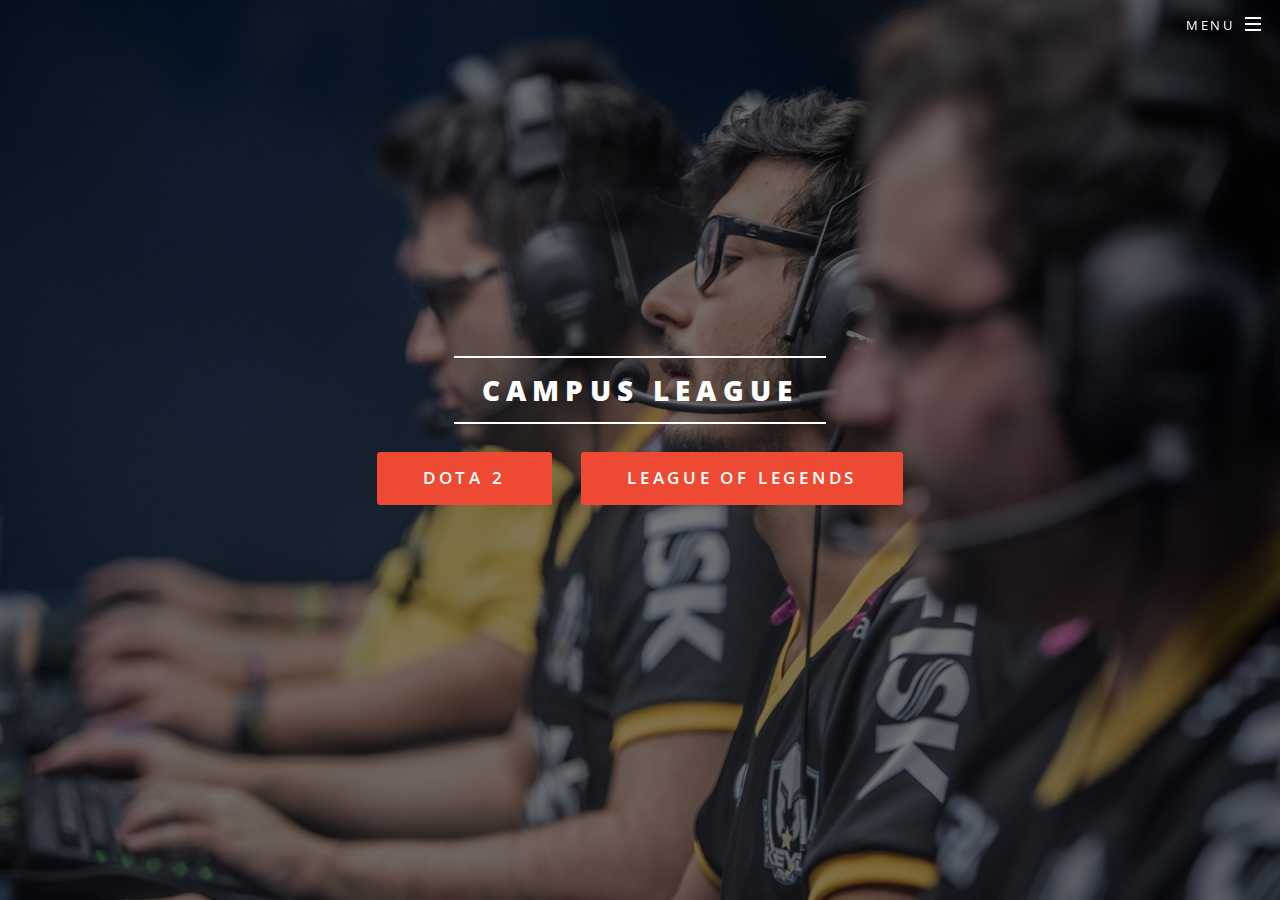
==== commit 3878dd78: "adicionando páginas dota e lol, anterado index e ajustes de css" ====
--- a/index.html
+++ b/index.html
@@ -6,7 +6,7 @@
 -->
 <html>
 	<head>
-		<title>Campus League | Dota 2</title>
+		<title>Campus League</title>
 		<meta charset="utf-8" />
 		<meta name="viewport" content="width=device-width, initial-scale=1" />
 		<meta name="description" content="" />
@@ -19,11 +19,11 @@
 	<body class="landing">
 
 		<!-- Page Wrapper -->
-			<div id="page-wrapper">
+			<div id="page-wrapper3">
 
 				<!-- Header -->
 					<header id="header" class="alt">
-						<h1><a href="index.html">Spectral</a></h1>
+						<h1><a href="index.html">CAMPUS LEAGUE</a></h1>
 						<nav id="nav">
 							<ul>
 								<li class="special">
@@ -31,10 +31,9 @@
 									<div id="menu">
 										<ul>
 											<li><a href="index.html">Home</a></li>
-											<li><a href="generic.html">Generic</a></li>
-											<li><a href="elements.html">Elements</a></li>
-											<li><a href="#">Sign Up</a></li>
-											<li><a href="#">Log In</a></li>
+											<li><a href="dota.html">Dota 2</a></li>
+											<li><a href="lol.html">League of Legends</a></li>
+											<li><a href="regras.html">Regras</a></li>
 										</ul>
 									</div>
 								</li>
@@ -45,147 +44,13 @@
 				<!-- Banner -->
 					<section id="banner">
 						<div class="inner">
-							<h2>Campus League | Dota 2</h2>
-							<p>Campeonato presencial de Dota 2 da Campus Party Brasil 9.</p>
-							<ul class="actions">
-								<li><a href="#" class="button special">Inscreva-se</a></li>
-							</ul>
-						</div>
-						<a href="#one" class="more scrolly">Leia Mais</a>
-					</section>
-
-				<!-- One -->
-					<section id="one" class="wrapper style1 special">
-						<div class="inner">
-							<header class="major">
-								<h2>Informações Gerais</h2>
-								<table style="width:70%;margin:auto;" cellspacing="10">
-								  <tr>
-								    <td><b>Modo do Campeonato:</b></td>
-								    <td>Eliminação Simples</td>
-								  </tr>
-								  <tr>
-								    <td><b>Número de Times:</b></td>
-								    <td>32</td>
-								  </tr>
-								  <tr>
-								    <td><b>Inscrição do Time:</b></td>
-								    <td>R$50,00</td>
-								  </tr>
-								  <tr>
-								    <td><b>Data de Realização:</b></td>
-								    <td>27 & 28 de janeiro</td>
-								  </tr>
-								  <tr>
-								    <td><b>Premiação:</b></td>
-								    <td>1º colocado: Troféu + Medalhas + R$500,00<br/>
-										2º colocado: Medalhas + R$250,00<br />
-										3º colocado: Medalhas + R$150,00<br />
-								    </td>
-								  </tr>
-								</table>
-								<!-- <p><b>Modo do campeonato:</b> Eliminação Simples<br />
-								<b>Número de Times:      </b> 32<br />
-								<b>Inscrição do Time:</b> R$50,00<br />
-								<b>Data de Realizações:</b> 27 & 28 de janeiro<br />
-								<b>Premiação:</b> 1º colocado: Troféu + Medalhas + R$500,00<br />
-								<b>Premiação:</b> 2º colocado: Medalhas + R$250,00<br />
-								<b>Premiação:</b> 2º colocado: Medalhas + R$150,00<br />
-								</p> -->
-							</header>
+							<h2>Campus League</h2>
+                            <ul class="actions">
+                                <li><a href="#" class="button special" style="font-size:1.05em;">Dota 2</a></li>
+                                <li><a href="#" class="button special" style="font-size:1.05em">League of Legends</a></li>
+                            </ul>
 						</div>
 					</section>
-
-				<!-- Two -->
-					<section id="two" class="wrapper alt style2">
-						<section class="spotlight">
-							<div class="image"><img src="images/pic01.jpg" alt="" /></div><div class="content">
-								<h2>Magna primis lobortis<br />
-								sed ullamcorper</h2>
-								<p>Aliquam ut ex ut augue consectetur interdum. Donec hendrerit imperdiet. Mauris eleifend fringilla nullam aenean mi ligula.</p>
-							</div>
-						</section>
-						<section class="spotlight">
-							<div class="image"><img src="images/pic02.jpg" alt="" /></div><div class="content">
-								<h2>Tortor dolore feugiat<br />
-								elementum magna</h2>
-								<p>Aliquam ut ex ut augue consectetur interdum. Donec hendrerit imperdiet. Mauris eleifend fringilla nullam aenean mi ligula.</p>
-							</div>
-						</section>
-						<section class="spotlight">
-							<div class="image"><img src="images/pic03.jpg" alt="" /></div><div class="content">
-								<h2>Augue eleifend aliquet<br />
-								sed condimentum</h2>
-								<p>Aliquam ut ex ut augue consectetur interdum. Donec hendrerit imperdiet. Mauris eleifend fringilla nullam aenean mi ligula.</p>
-							</div>
-						</section>
-					</section>
-
-				<!-- Three -->
-					<section id="three" class="wrapper style3 special">
-						<div class="inner">
-							<header class="major">
-								<h2>Accumsan mus tortor nunc aliquet</h2>
-								<p>Aliquam ut ex ut augue consectetur interdum. Donec amet imperdiet eleifend<br />
-								fringilla tincidunt. Nullam dui leo Aenean mi ligula, rhoncus ullamcorper.</p>
-							</header>
-							<ul class="features">
-								<li class="icon fa-paper-plane-o">
-									<h3>Arcu accumsan</h3>
-									<p>Augue consectetur sed interdum imperdiet et ipsum. Mauris lorem tincidunt nullam amet leo Aenean ligula consequat consequat.</p>
-								</li>
-								<li class="icon fa-laptop">
-									<h3>Ac Augue Eget</h3>
-									<p>Augue consectetur sed interdum imperdiet et ipsum. Mauris lorem tincidunt nullam amet leo Aenean ligula consequat consequat.</p>
-								</li>
-								<li class="icon fa-code">
-									<h3>Mus Scelerisque</h3>
-									<p>Augue consectetur sed interdum imperdiet et ipsum. Mauris lorem tincidunt nullam amet leo Aenean ligula consequat consequat.</p>
-								</li>
-								<li class="icon fa-headphones">
-									<h3>Mauris Imperdiet</h3>
-									<p>Augue consectetur sed interdum imperdiet et ipsum. Mauris lorem tincidunt nullam amet leo Aenean ligula consequat consequat.</p>
-								</li>
-								<li class="icon fa-heart-o">
-									<h3>Aenean Primis</h3>
-									<p>Augue consectetur sed interdum imperdiet et ipsum. Mauris lorem tincidunt nullam amet leo Aenean ligula consequat consequat.</p>
-								</li>
-								<li class="icon fa-flag-o">
-									<h3>Tortor Ut</h3>
-									<p>Augue consectetur sed interdum imperdiet et ipsum. Mauris lorem tincidunt nullam amet leo Aenean ligula consequat consequat.</p>
-								</li>
-							</ul>
-						</div>
-					</section>
-
-				<!-- CTA -->
-					<section id="cta" class="wrapper style4">
-						<div class="inner">
-							<header>
-								<h2>Arcue ut vel commodo</h2>
-								<p>Aliquam ut ex ut augue consectetur interdum endrerit imperdiet amet eleifend fringilla.</p>
-							</header>
-							<ul class="actions vertical">
-								<li><a href="#" class="button fit special">Activate</a></li>
-								<li><a href="#" class="button fit">Learn More</a></li>
-							</ul>
-						</div>
-					</section>
-
-				<!-- Footer -->
-					<footer id="footer">
-						<ul class="icons">
-							<li><a href="#" class="icon fa-twitter"><span class="label">Twitter</span></a></li>
-							<li><a href="#" class="icon fa-facebook"><span class="label">Facebook</span></a></li>
-							<li><a href="#" class="icon fa-instagram"><span class="label">Instagram</span></a></li>
-							<li><a href="#" class="icon fa-dribbble"><span class="label">Dribbble</span></a></li>
-							<li><a href="#" class="icon fa-envelope-o"><span class="label">Email</span></a></li>
-						</ul>
-						<ul class="copyright">
-							<li>&copy; Untitled</li><li>Design: <a href="http://html5up.net">HTML5 UP</a></li>
-						</ul>
-					</footer>
-
 			</div>
 
 		<!-- Scripts -->
--- a/css/style.css
+++ b/css/style.css
@@ -3708,6 +3708,30 @@
 		padding-top: 0;
 	}
 
+	body.landing #page-wrapper2 {
+		background-image: -moz-linear-gradient(top, rgba(0,0,0,0.5), rgba(0,0,0,0.5)), url("../images/banner2.jpg");
+		background-image: -webkit-linear-gradient(top, rgba(0,0,0,0.5), rgba(0,0,0,0.5)), url("../images/banner2.jpg");
+		background-image: -ms-linear-gradient(top, rgba(0,0,0,0.5), rgba(0,0,0,0.5)), url("../images/banner2.jpg");
+		background-image: linear-gradient(top, rgba(0,0,0,0.5), rgba(0,0,0,0.5)), url("../images/banner2.jpg");
+		background-attachment: fixed;
+		background-position: center center;
+		background-repeat: no-repeat;
+		background-size: cover;
+		padding-top: 0;
+	}
+
+	body.landing #page-wrapper3 {
+		background-image: -moz-linear-gradient(top, rgba(0,0,0,0.5), rgba(0,0,0,0.5)), url("../images/banner3.jpg");
+		background-image: -webkit-linear-gradient(top, rgba(0,0,0,0.5), rgba(0,0,0,0.5)), url("../images/banner3.jpg");
+		background-image: -ms-linear-gradient(top, rgba(0,0,0,0.5), rgba(0,0,0,0.5)), url("../images/banner3.jpg");
+		background-image: linear-gradient(top, rgba(0,0,0,0.5), rgba(0,0,0,0.5)), url("../images/banner3.jpg");
+		background-attachment: fixed;
+		background-position: center center;
+		background-repeat: no-repeat;
+		background-size: cover;
+		padding-top: 0;
+	}
+
 	body.landing #footer {
 		background-color: rgba(29, 36, 42, 0.9);
 	}
